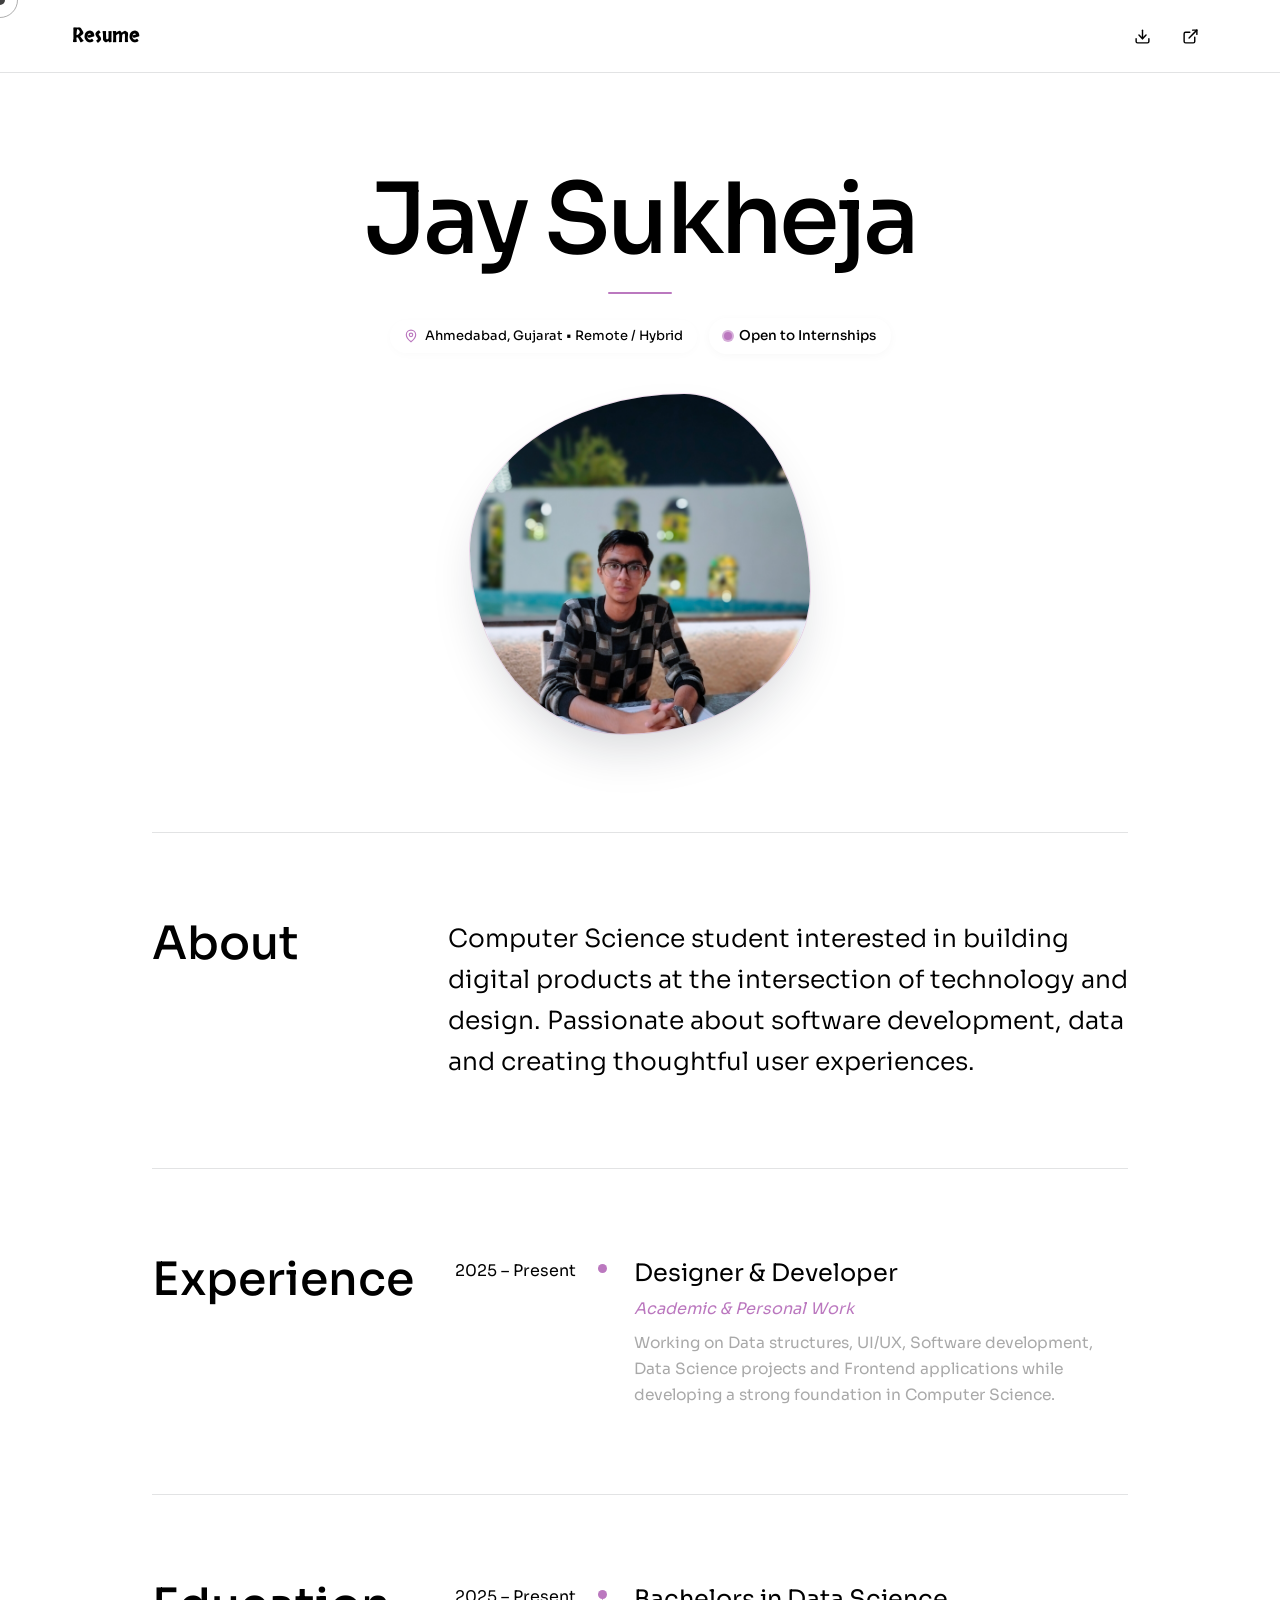
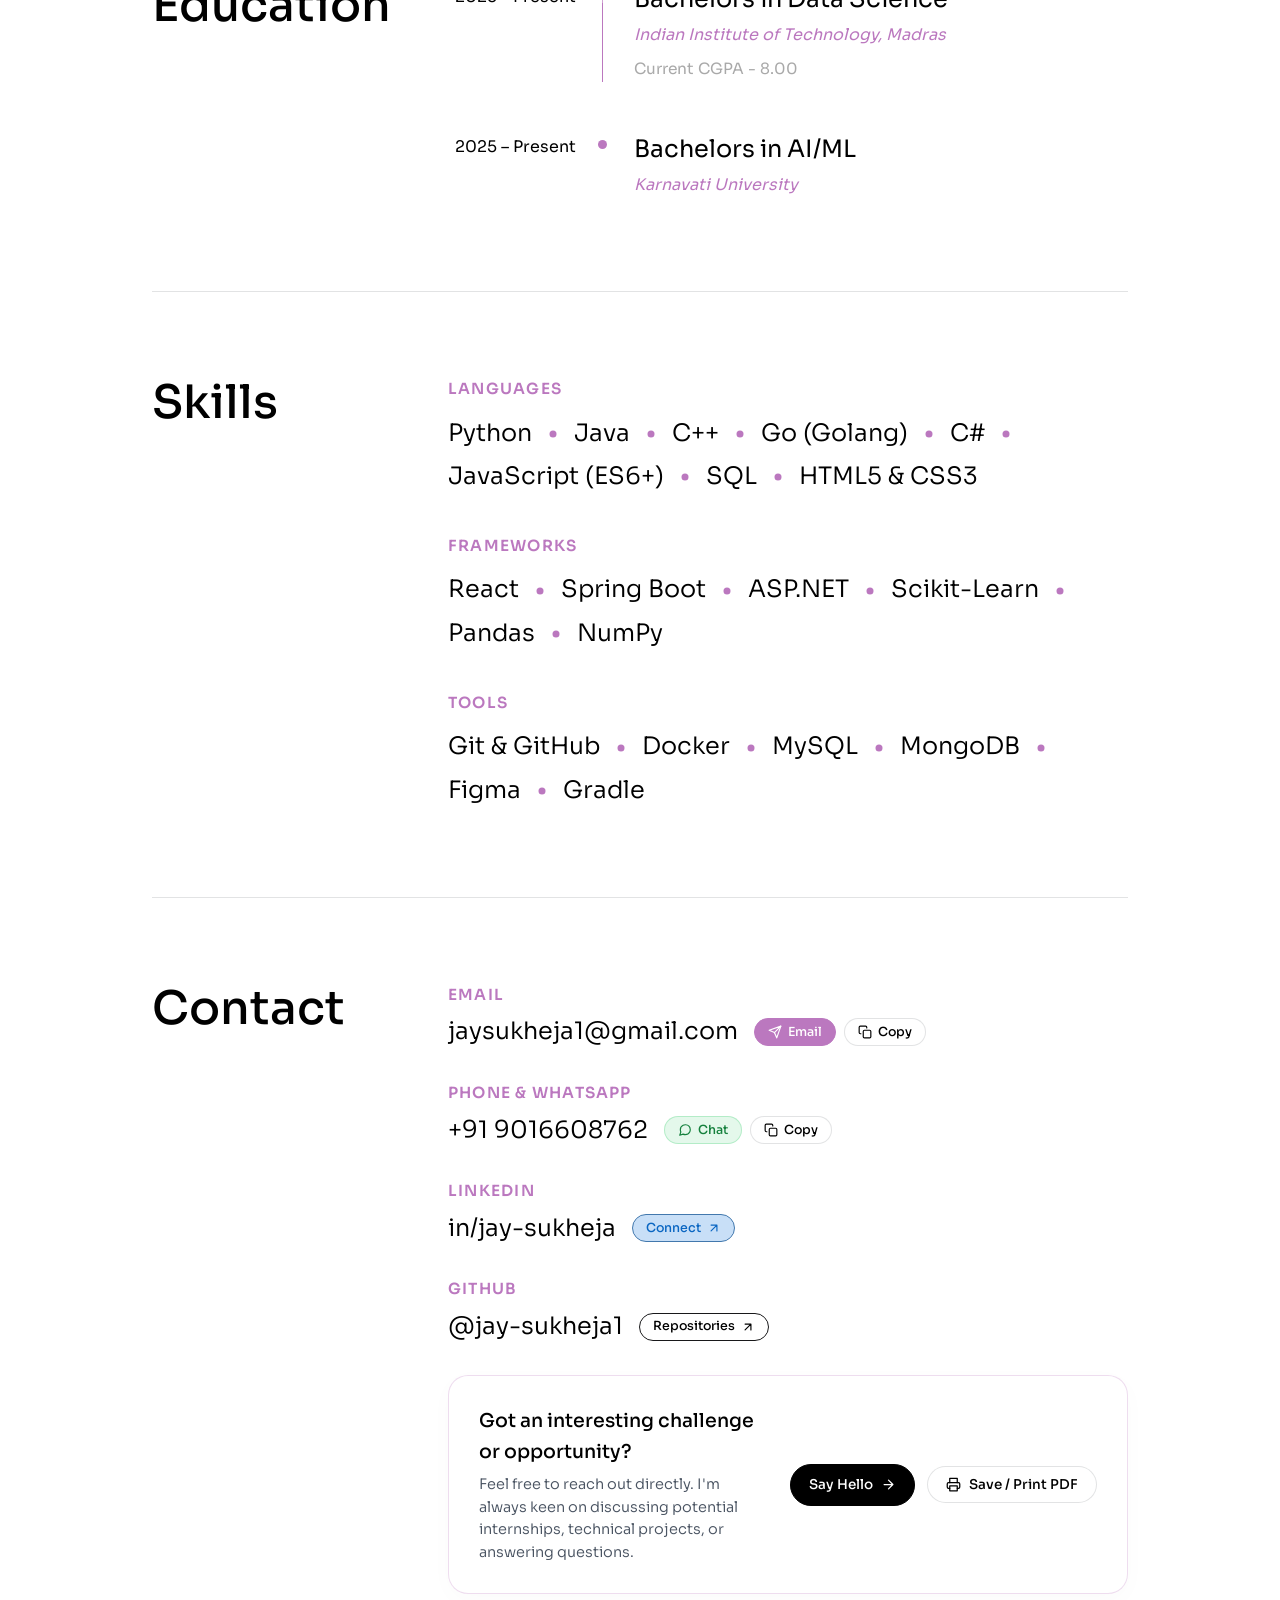
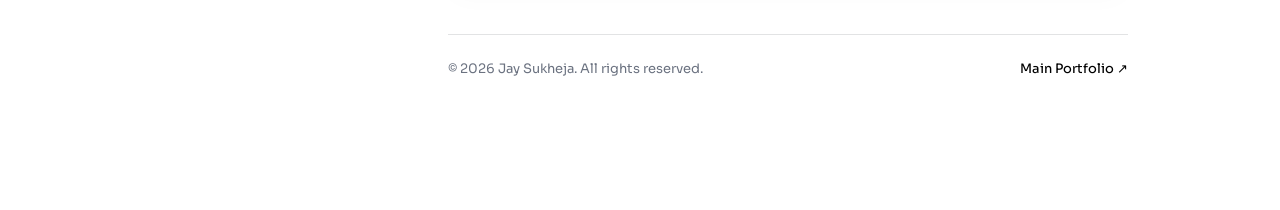
==== resume.html @ 64b22c23 "fix: cursor in resume page" ====
<!doctype html>
<html lang="en">
  <head>
    <meta charset="UTF-8" />
    <meta name="viewport" content="width=device-width, initial-scale=1.0" />
    <title>Jay's Resume</title>
    <meta
      name="description"
      content="Resume and portfolio of Jay Sukheja - Designer & Developer specializing in Software Development, Data Science, and UI/UX."
    />
    <link rel="stylesheet" href="css/resume.css" />
    <link
      rel="icon"
      href="data:image/svg+xml,<svg xmlns=%22http://www.w3.org/2000/svg%22 viewBox=%220 0 100 100%22><text y=%22.9em%22 font-size=%2290%22>🥐</text></svg>"
    />
  </head>
  <body>
    <div class="cursor" id="cursor"></div>
    <div class="cursor-follower" id="cursorFollower"></div>

    <!-- ── FIXED TOP BAR ── -->
    <header class="top-nav" id="topNav">
      <div class="top-nav-inner">
        <!-- Left: Brand Title -->
        <a href="#hero" class="nav-brand"> Resume </a>

        <!-- Right: Action Icons -->
        <nav class="nav-actions" aria-label="Quick links">
          <!-- Download CV -->
          <a
            href="javascript:window.print()"
            class="nav-icon-link"
            title="Download / Print CV"
            aria-label="Download or Print CV"
          >
            <svg
              viewBox="0 0 24 24"
              fill="none"
              stroke="currentColor"
              stroke-width="2"
              stroke-linecap="round"
              stroke-linejoin="round"
            >
              <path d="M21 15v4a2 2 0 0 1-2 2H5a2 2 0 0 1-2-2v-4"></path>
              <polyline points="7 10 12 15 17 10"></polyline>
              <line x1="12" y1="15" x2="12" y2="3"></line>
            </svg>
          </a>

          <!-- Portfolio Link -->
          <a
            href="index.html"
            class="nav-icon-link"
            title="View Main Portfolio"
            aria-label="View Main Portfolio"
          >
            <svg
              viewBox="0 0 24 24"
              fill="none"
              stroke="currentColor"
              stroke-width="2"
              stroke-linecap="round"
              stroke-linejoin="round"
            >
              <path
                d="M18 13v6a2 2 0 0 1-2 2H5a2 2 0 0 1-2-2V8a2 2 0 0 1 2-2h6"
              ></path>
              <polyline points="15 3 21 3 21 9"></polyline>
              <line x1="10" y1="14" x2="21" y2="3"></line>
            </svg>
          </a>
        </nav>
      </div>
    </header>

    <main class="page-container">
      <!-- ── HERO SECTION ── -->
      <section class="hero-section" id="hero">
        <h1 class="hero-title">Jay Sukheja</h1>
        <hr class="hero-rule" aria-hidden="true" />
        <div class="hero-badges">
          <div class="contact-lead-wrap">
            <div class="contact-status-badges">
              <span class="contact-status-badge location">
                <svg
                  viewBox="0 0 24 24"
                  width="14"
                  height="14"
                  fill="none"
                  stroke="currentColor"
                  stroke-width="2"
                  stroke-linecap="round"
                  stroke-linejoin="round"
                  aria-hidden="true"
                >
                  <path d="M20 10c0 6-8 12-8 12s-8-6-8-12a8 8 0 0 1 16 0Z" />
                  <circle cx="12" cy="10" r="3" />
                </svg>
                Ahmedabad, Gujarat &bull; Remote / Hybrid
              </span>
            </div>
          </div>
          <span class="hero-badge badge-available">
            <span class="pulse-dot" aria-hidden="true"></span>
            Open to Internships
          </span>
        </div>
        <div class="hero-portrait-wrap">
          <img
            src="resources/IMG20251024224953.webp"
            alt="Portrait of Jay Sukheja"
            class="hero-portrait-blob"
          />
        </div>
      </section>

      <!-- ── ABOUT SECTION ── -->
      <section class="portfolio-section about-section" id="about">
        <h2 class="section-title">About</h2>
        <div class="about-content">
          <p class="about-text">
            Computer Science student interested in building digital products at
            the intersection of technology and design. Passionate about software
            development, data and creating thoughtful user experiences.
          </p>
        </div>
      </section>

      <!-- ── EXPERIENCE SECTION ── -->
      <section class="portfolio-section experience-section" id="experience">
        <!-- 3 centered decorative teal dots -->

        <h2 class="section-title">Experience</h2>

        <div class="timeline-list">
          <!-- Item 1 -->
          <article class="timeline-entry">
            <div class="timeline-date-col">
              <span class="timeline-date">2025 &ndash; Present</span>
            </div>
            <div class="timeline-spine-col" aria-hidden="true">
              <div class="timeline-node"></div>
              <div class="timeline-line"></div>
            </div>
            <div class="timeline-details-col">
              <h3 class="timeline-role">Designer &amp; Developer</h3>
              <p class="timeline-org">Academic &amp; Personal Work</p>
              <p class="timeline-desc">
                Working on Data structures, UI/UX, Software development, Data
                Science projects and Frontend applications while developing a
                strong foundation in Computer Science.
              </p>
            </div>
          </article>

          <!--          &lt;!&ndash; Item 2 &ndash;&gt;-->
          <!--          <article class="timeline-entry">-->
          <!--            <div class="timeline-date-col">-->
          <!--              <span class="timeline-date">2016 &ndash; 2019</span>-->
          <!--            </div>-->
          <!--            <div class="timeline-spine-col" aria-hidden="true">-->
          <!--              <div class="timeline-node"></div>-->
          <!--              <div class="timeline-line"></div>-->
          <!--            </div>-->
          <!--            <div class="timeline-details-col">-->
          <!--              <h3 class="timeline-role">Associate Creative Director</h3>-->
          <!--              <p class="timeline-org">Mother New York</p>-->
          <!--              <p class="timeline-desc">-->
          <!--                Led creative direction for major brand campaigns including-->
          <!--                Target&rsquo;s holiday campaign and Stella Artois rebrand.-->
          <!--                Managed cross-functional teams of 15+ across design, copy, and-->
          <!--                production. Won 3 Cannes Lions and 2 D&amp;AD Pencils. Mentored-->
          <!--                junior creatives and established internal design critique-->
          <!--                program.-->
          <!--              </p>-->
          <!--            </div>-->
          <!--          </article>-->

          <!--          &lt;!&ndash; Item 3 &ndash;&gt;-->
          <!--          <article class="timeline-entry">-->
          <!--            <div class="timeline-date-col">-->
          <!--              <span class="timeline-date">2013 &ndash; 2016</span>-->
          <!--            </div>-->
          <!--            <div class="timeline-spine-col" aria-hidden="true">-->
          <!--              <div class="timeline-node"></div>-->
          <!--              <div class="timeline-line"></div>-->
          <!--            </div>-->
          <!--            <div class="timeline-details-col">-->
          <!--              <h3 class="timeline-role">Senior Designer</h3>-->
          <!--              <p class="timeline-org">Pentagram</p>-->
          <!--              <p class="timeline-desc">-->
          <!--                Collaborated with partners on brand identity projects for-->
          <!--                cultural institutions and tech companies. Key projects included-->
          <!--                identity systems for the Whitney Museum pop-up exhibition and-->
          <!--                Mastercard&rsquo;s sonic branding visual companion. Developed-->
          <!--                expertise in large-scale identity systems and brand guidelines.-->
          <!--              </p>-->
          <!--            </div>-->
          <!--          </article>-->

          <!--          &lt;!&ndash; Item 4 &ndash;&gt;-->
          <!--          <article class="timeline-entry">-->
          <!--            <div class="timeline-date-col">-->
          <!--              <span class="timeline-date">2011 &ndash; 2013</span>-->
          <!--            </div>-->
          <!--            <div class="timeline-spine-col" aria-hidden="true">-->
          <!--              <div class="timeline-node"></div>-->
          <!--              <div class="timeline-line"></div>-->
          <!--            </div>-->
          <!--            <div class="timeline-details-col">-->
          <!--              <h3 class="timeline-role">Junior Designer</h3>-->
          <!--              <p class="timeline-org">Sagmeister &amp; Walsh</p>-->
          <!--              <p class="timeline-desc">-->
          <!--                Cut my teeth in one of the world&rsquo;s most innovative design-->
          <!--                studios. Contributed to campaigns for Adobe, Levi&rsquo;s, and-->
          <!--                The New York Times. Learned the art of conceptual thinking and-->
          <!--                experimental typography. This experience shaped my belief that-->
          <!--                design should provoke emotion.-->
          <!--              </p>-->
          <!--            </div>-->
          <!--          </article>-->
        </div>
      </section>

      <!-- ── EDUCATION SECTION ── -->
      <section class="portfolio-section education-section" id="education">
        <!-- 3 centered decorative teal dots -->
        <h2 class="section-title">Education</h2>

        <div class="timeline-list">
          <!-- Item 1 -->
          <article class="timeline-entry">
            <div class="timeline-date-col">
              <span class="timeline-date">2025 &ndash; Present</span>
            </div>
            <div class="timeline-spine-col" aria-hidden="true">
              <div class="timeline-node"></div>
              <div class="timeline-line"></div>
            </div>
            <div class="timeline-details-col">
              <h3 class="timeline-role">Bachelors in Data Science</h3>
              <p class="timeline-org">Indian Institute of Technology, Madras</p>
              <p class="timeline-desc">Current CGPA - 8.00</p>
            </div>
          </article>

          <!-- Item 2 -->
          <article class="timeline-entry">
            <div class="timeline-date-col">
              <span class="timeline-date">2025 &ndash; Present</span>
            </div>
            <div class="timeline-spine-col" aria-hidden="true">
              <div class="timeline-node"></div>
              <div class="timeline-line"></div>
            </div>
            <div class="timeline-details-col">
              <h3 class="timeline-role">Bachelors in AI/ML</h3>
              <p class="timeline-org">Karnavati University</p>
              <p class="timeline-desc"></p>
            </div>
          </article>
        </div>
      </section>

      <!-- ── SKILLS SECTION ── -->
      <section class="portfolio-section skills-section" id="skills">
        <h2 class="section-title">Skills</h2>

        <div class="skills-container">
          <!-- Languages Subsection -->
          <div class="skills-group">
            <h3 class="skills-group-title">Languages</h3>
            <p class="skills-inline-list">
              <span class="skill-tag">Python</span>
              <svg
                class="skill-dot"
                width="10"
                height="10"
                viewBox="0 0 10 10"
                aria-hidden="true"
              >
                <circle cx="5" cy="5" r="3.5" fill="#bb78bf" />
              </svg>
              <span class="skill-tag">Java</span>
              <svg
                class="skill-dot"
                width="10"
                height="10"
                viewBox="0 0 10 10"
                aria-hidden="true"
              >
                <circle cx="5" cy="5" r="3.5" fill="#bb78bf" />
              </svg>
              <span class="skill-tag">C++</span>
              <svg
                class="skill-dot"
                width="10"
                height="10"
                viewBox="0 0 10 10"
                aria-hidden="true"
              >
                <circle cx="5" cy="5" r="3.5" fill="#bb78bf" />
              </svg>
              <span class="skill-tag">Go (Golang)</span>
              <svg
                class="skill-dot"
                width="10"
                height="10"
                viewBox="0 0 10 10"
                aria-hidden="true"
              >
                <circle cx="5" cy="5" r="3.5" fill="#bb78bf" />
              </svg>
              <span class="skill-tag">C#</span>
              <svg
                class="skill-dot"
                width="10"
                height="10"
                viewBox="0 0 10 10"
                aria-hidden="true"
              >
                <circle cx="5" cy="5" r="3.5" fill="#bb78bf" />
              </svg>
              <span class="skill-tag">JavaScript (ES6+)</span>
              <svg
                class="skill-dot"
                width="10"
                height="10"
                viewBox="0 0 10 10"
                aria-hidden="true"
              >
                <circle cx="5" cy="5" r="3.5" fill="#bb78bf" />
              </svg>
              <span class="skill-tag">SQL</span>
              <svg
                class="skill-dot"
                width="10"
                height="10"
                viewBox="0 0 10 10"
                aria-hidden="true"
              >
                <circle cx="5" cy="5" r="3.5" fill="#bb78bf" />
              </svg>
              <span class="skill-tag">HTML5 &amp; CSS3</span>
            </p>
          </div>

          <!-- Frameworks Subsection -->
          <div class="skills-group">
            <h3 class="skills-group-title">Frameworks</h3>
            <p class="skills-inline-list">
              <span class="skill-tag">React</span>
              <svg
                class="skill-dot"
                width="10"
                height="10"
                viewBox="0 0 10 10"
                aria-hidden="true"
              >
                <circle cx="5" cy="5" r="3.5" fill="#bb78bf" />
              </svg>
              <span class="skill-tag">Spring Boot</span>
              <svg
                class="skill-dot"
                width="10"
                height="10"
                viewBox="0 0 10 10"
                aria-hidden="true"
              >
                <circle cx="5" cy="5" r="3.5" fill="#bb78bf" />
              </svg>
              <span class="skill-tag">ASP.NET</span>
              <svg
                class="skill-dot"
                width="10"
                height="10"
                viewBox="0 0 10 10"
                aria-hidden="true"
              >
                <circle cx="5" cy="5" r="3.5" fill="#bb78bf" />
              </svg>
              <span class="skill-tag">Scikit-Learn</span>
              <svg
                class="skill-dot"
                width="10"
                height="10"
                viewBox="0 0 10 10"
                aria-hidden="true"
              >
                <circle cx="5" cy="5" r="3.5" fill="#bb78bf" />
              </svg>
              <span class="skill-tag">Pandas</span>
              <svg
                class="skill-dot"
                width="10"
                height="10"
                viewBox="0 0 10 10"
                aria-hidden="true"
              >
                <circle cx="5" cy="5" r="3.5" fill="#bb78bf" />
              </svg>
              <span class="skill-tag">NumPy</span>
            </p>
          </div>

          <!-- Tools Subsection -->
          <div class="skills-group">
            <h3 class="skills-group-title">Tools</h3>
            <p class="skills-inline-list">
              <span class="skill-tag">Git &amp; GitHub</span>
              <svg
                class="skill-dot"
                width="10"
                height="10"
                viewBox="0 0 10 10"
                aria-hidden="true"
              >
                <circle cx="5" cy="5" r="3.5" fill="#bb78bf" />
              </svg>
              <span class="skill-tag">Docker</span>
              <svg
                class="skill-dot"
                width="10"
                height="10"
                viewBox="0 0 10 10"
                aria-hidden="true"
              >
                <circle cx="5" cy="5" r="3.5" fill="#bb78bf" />
              </svg>
              <span class="skill-tag">MySQL</span>
              <svg
                class="skill-dot"
                width="10"
                height="10"
                viewBox="0 0 10 10"
                aria-hidden="true"
              >
                <circle cx="5" cy="5" r="3.5" fill="#bb78bf" />
              </svg>
              <span class="skill-tag">MongoDB</span>
              <svg
                class="skill-dot"
                width="10"
                height="10"
                viewBox="0 0 10 10"
                aria-hidden="true"
              >
                <circle cx="5" cy="5" r="3.5" fill="#bb78bf" />
              </svg>
              <span class="skill-tag">Figma</span>
              <svg
                class="skill-dot"
                width="10"
                height="10"
                viewBox="0 0 10 10"
                aria-hidden="true"
              >
                <circle cx="5" cy="5" r="3.5" fill="#bb78bf" />
              </svg>
              <span class="skill-tag">Gradle</span>
            </p>
          </div>
        </div>
      </section>

      <!-- ── CONTACT SECTION & FOOTER ── -->
      <section class="portfolio-section contact-section" id="contact">
        <h2 class="section-title">Contact</h2>

        <div class="contact-content-wrap">
          <div class="contact-list">
            <!-- Email -->
            <div class="contact-group">
              <h3 class="contact-group-title">Email</h3>
              <div class="contact-row">
                <a
                  href="mailto:jaysukheja1@gmail.com"
                  class="contact-value"
                  title="Send email to jaysukheja1@gmail.com"
                  >jaysukheja1@gmail.com</a
                >
                <div class="contact-actions">
                  <a
                    href="mailto:jaysukheja1@gmail.com?subject=Hello%20Jay%20-%20From%20Resume"
                    class="contact-action-btn primary"
                    title="Send Email"
                  >
                    <svg
                      viewBox="0 0 24 24"
                      fill="none"
                      stroke="currentColor"
                      stroke-width="2"
                      stroke-linecap="round"
                      stroke-linejoin="round"
                    >
                      <line x1="22" y1="2" x2="11" y2="13"></line>
                      <polygon points="22 2 15 22 11 13 2 9 22 2"></polygon>
                    </svg>
                    <span>Email</span>
                  </a>
                  <button
                    type="button"
                    class="contact-action-btn copy-btn"
                    data-copy="jaysukheja1@gmail.com"
                    title="Copy email address"
                    aria-label="Copy email address"
                  >
                    <svg
                      class="copy-icon"
                      viewBox="0 0 24 24"
                      fill="none"
                      stroke="currentColor"
                      stroke-width="2"
                      stroke-linecap="round"
                      stroke-linejoin="round"
                    >
                      <rect
                        x="9"
                        y="9"
                        width="13"
                        height="13"
                        rx="2"
                        ry="2"
                      ></rect>
                      <path
                        d="M5 15H4a2 2 0 0 1-2-2V4a2 2 0 0 1 2-2h9a2 2 0 0 1 2 2v1"
                      ></path>
                    </svg>
                    <span class="copy-text">Copy</span>
                  </button>
                </div>
              </div>
            </div>

            <!-- Phone & WhatsApp -->
            <div class="contact-group">
              <h3 class="contact-group-title">Phone &amp; WhatsApp</h3>
              <div class="contact-row">
                <a href="tel:+919016608762" class="contact-value"
                  >+91 9016608762</a
                >
                <div class="contact-actions">
                  <a
                    href="https://wa.me/919016608762"
                    target="_blank"
                    rel="noopener noreferrer"
                    class="contact-action-btn whatsapp"
                    title="Chat on WhatsApp"
                  >
                    <svg
                      viewBox="0 0 24 24"
                      fill="none"
                      stroke="currentColor"
                      stroke-width="2"
                      stroke-linecap="round"
                      stroke-linejoin="round"
                    >
                      <path
                        d="M21 11.5a8.38 8.38 0 0 1-.9 3.8 8.5 8.5 0 0 1-7.6 4.7 8.38 8.38 0 0 1-3.8-.9L3 21l1.9-5.7a8.38 8.38 0 0 1-.9-3.8 8.5 8.5 0 0 1 4.7-7.6 8.38 8.38 0 0 1 3.8-.9h.5a8.48 8.48 0 0 1 8 8v.5z"
                      />
                    </svg>
                    <span>Chat</span>
                  </a>
                  <button
                    type="button"
                    class="contact-action-btn copy-btn"
                    data-copy="+919016608762"
                    title="Copy phone number"
                    aria-label="Copy phone number"
                  >
                    <svg
                      class="copy-icon"
                      viewBox="0 0 24 24"
                      fill="none"
                      stroke="currentColor"
                      stroke-width="2"
                      stroke-linecap="round"
                      stroke-linejoin="round"
                    >
                      <rect
                        x="9"
                        y="9"
                        width="13"
                        height="13"
                        rx="2"
                        ry="2"
                      ></rect>
                      <path
                        d="M5 15H4a2 2 0 0 1-2-2V4a2 2 0 0 1 2-2h9a2 2 0 0 1 2 2v1"
                      ></path>
                    </svg>
                    <span class="copy-text">Copy</span>
                  </button>
                </div>
              </div>
            </div>

            <!-- LinkedIn -->
            <div class="contact-group">
              <h3 class="contact-group-title">LinkedIn</h3>
              <div class="contact-row">
                <a
                  href="https://www.linkedin.com/in/jay-sukheja"
                  target="_blank"
                  rel="noopener noreferrer"
                  class="contact-value"
                  >in/jay-sukheja</a
                >
                <div class="contact-actions">
                  <a
                    href="https://www.linkedin.com/in/jay-sukheja"
                    target="_blank"
                    rel="noopener noreferrer"
                    class="contact-action-btn linkedin"
                  >
                    <span id="linkedin-connect">Connect</span>
                    <svg
                      viewBox="0 0 24 24"
                      width="14"
                      height="14"
                      fill="none"
                      stroke="currentColor"
                      stroke-width="2"
                      stroke-linecap="round"
                      stroke-linejoin="round"
                    >
                      <path d="M7 17L17 7M7 7h10v10" />
                    </svg>
                  </a>
                </div>
              </div>
            </div>

            <!-- GitHub -->
            <div class="contact-group">
              <h3 class="contact-group-title">GitHub</h3>
              <div class="contact-row">
                <a
                  href="https://github.com/jay-sukheja1"
                  target="_blank"
                  rel="noopener noreferrer"
                  class="contact-value"
                  >@jay-sukheja1</a
                >
                <div class="contact-actions">
                  <a
                    href="https://github.com/jay-sukheja1"
                    target="_blank"
                    rel="noopener noreferrer"
                    class="contact-action-btn github"
                  >
                    <span>Repositories</span>
                    <svg
                      viewBox="0 0 24 24"
                      width="14"
                      height="14"
                      fill="none"
                      stroke="currentColor"
                      stroke-width="2"
                      stroke-linecap="round"
                      stroke-linejoin="round"
                    >
                      <path d="M7 17L17 7M7 7h10v10" />
                    </svg>
                  </a>
                </div>
              </div>
            </div>
          </div>

          <!-- Quick Action / CTA Callout -->
          <div class="contact-cta-box">
            <div class="contact-cta-content">
              <h3 class="contact-cta-title">
                Got an interesting challenge or opportunity?
              </h3>
              <p class="contact-cta-desc">
                Feel free to reach out directly. I'm always keen on discussing
                potential internships, technical projects, or answering
                questions.
              </p>
            </div>
            <div class="contact-cta-actions">
              <a
                href="mailto:jaysukheja1@gmail.com?subject=Hello%20Jay%20-%20From%20Resume"
                class="cta-pill-btn primary"
              >
                <span>Say Hello</span>
                <svg
                  viewBox="0 0 24 24"
                  width="15"
                  height="15"
                  fill="none"
                  stroke="currentColor"
                  stroke-width="2"
                  stroke-linecap="round"
                  stroke-linejoin="round"
                >
                  <path d="M5 12h14M12 5l7 7-7 7" />
                </svg>
              </a>
              <button
                type="button"
                onclick="window.print()"
                class="cta-pill-btn secondary"
                title="Print or Save PDF"
              >
                <svg
                  viewBox="0 0 24 24"
                  width="15"
                  height="15"
                  fill="none"
                  stroke="currentColor"
                  stroke-width="2"
                  stroke-linecap="round"
                  stroke-linejoin="round"
                >
                  <polyline points="6 9 6 2 18 2 18 9"></polyline>
                  <path
                    d="M6 18H4a2 2 0 0 1-2-2v-5a2 2 0 0 1 2-2h16a2 2 0 0 1 2 2v5a2 2 0 0 1-2 2h-2"
                  ></path>
                  <rect x="6" y="14" width="12" height="8"></rect>
                </svg>
                <span>Save / Print PDF</span>
              </button>
            </div>
          </div>

          <!-- Resume Footer -->
          <footer class="resume-footer">
            <div class="resume-footer-left">
              <span class="resume-footer-copy">
                &copy; <span id="footerYear">2026</span> Jay Sukheja. All rights
                reserved.
              </span>
            </div>
            <div class="resume-footer-right">
              <a target="_blank" href="index.html" class="resume-footer-link"
                >Main Portfolio &nearr;</a
              >
            </div>
          </footer>
        </div>
      </section>
    </main>

    <!-- ── SCROLL OBSERVER & INTERACTION SCRIPTS ── -->
    <script>
      // Smooth dynamic reveal for header avatar once hero scrolls past
      const heroSection = document.getElementById("hero");
      const navAvatar = document.getElementById("navAvatar");
      const footerYear = document.getElementById("footerYear");

      if (footerYear) {
        footerYear.textContent = new Date().getFullYear();
      }

      if (heroSection && navAvatar) {
        const observer = new IntersectionObserver(
          (entries) => {
            entries.forEach((entry) => {
              if (entry.isIntersecting) {
                navAvatar.classList.remove("visible");
              } else {
                navAvatar.classList.add("visible");
              }
            });
          },
          {
            threshold: 0.15,
          },
        );

        observer.observe(heroSection);
      }

      // Copy-to-clipboard functionality with instant tactile feedback
      document.querySelectorAll(".copy-btn").forEach((button) => {
        button.addEventListener("click", async () => {
          const textToCopy = button.getAttribute("data-copy");
          if (!textToCopy) return;

          try {
            await navigator.clipboard.writeText(textToCopy);
            const copyTextSpan = button.querySelector(".copy-text");
            const originalText =
              copyTextSpan ? copyTextSpan.textContent : "Copy";
            button.classList.add("copied");
            if (copyTextSpan) copyTextSpan.textContent = "Copied! ✓";

            setTimeout(() => {
              button.classList.remove("copied");
              if (copyTextSpan) copyTextSpan.textContent = originalText;
            }, 2000);
          } catch (err) {
            console.error("Clipboard copy failed:", err);
          }
        });
      });

      const cursor = document.getElementById("cursor");
      const follower = document.getElementById("cursorFollower");
      let mx = 0,
        my = 0,
        fx = 0,
        fy = 0;
      document.addEventListener("mousemove", (e) => {
        mx = e.clientX;
        my = e.clientY;
        cursor.style.left = mx + "px";
        cursor.style.top = my + "px";
      });
      (function loop() {
        fx += (mx - fx) * 0.13;
        fy += (my - fy) * 0.13;
        follower.style.left = fx + "px";
        follower.style.top = fy + "px";
        requestAnimationFrame(loop);
      })();
    </script>
  </body>
</html>
---- css/resume.css ----
/* ── JAY SUKHEJA • RESUME STYLES ── */
@import url("https://fonts.googleapis.com/css2?family=Sora:wght@100..800&display=swap");
@import url("https://fonts.googleapis.com/css2?family=Skranji&display=swap");

:root {
  --bg-sage: rgba(255, 255, 255, 0.322);
  --bg-sage-glass: rgba(255, 255, 255, 0.332);
  --text-dark: black;
  --text-muted: darkgrey;
  --accent-teal: #bb78bf;
  --accent-teal-soft: rgba(181, 131, 174, 0.15);
  --accent-teal-border: #bb78bf;
  --border-subtle: rgba(17, 24, 39, 0.12);
  --font-main: "Sora", "Inter", -apple-system, BlinkMacSystemFont, sans-serif;
  --font-accent: "Skranji", serif;
}

*,
*::before,
*::after {
  box-sizing: border-box;
  margin: 0;
  padding: 0;
}

html {
  scroll-behavior: smooth;
  background-color: var(--bg-sage);
}

body {
  font-family: var(--font-main);
  background-color: var(--bg-sage-glass);
  color: var(--text-dark);
  line-height: 1.6;
  -webkit-font-smoothing: antialiased;
  -moz-osx-font-smoothing: grayscale;
  overflow-x: hidden;
  cursor: none;
}

body::selection {
  color: var(--accent-teal);
  background: white;
}

/* ── Cursor ── */
.cursor {
  width: 10px;
  height: 10px;
  background: white;
  border-radius: 50%;
  position: fixed;
  top: 0;
  left: 0;
  pointer-events: none;
  z-index: 9999;
  transform: translate(-50%, -50%);
  transition:
    width 0.2s,
    height 0.2s;
  mix-blend-mode: difference;
}

.cursor-follower {
  width: 36px;
  height: 36px;
  border: 1.5px solid rgba(255, 255, 255, 0.4);
  border-radius: 50%;
  position: fixed;
  top: 0;
  left: 0;
  pointer-events: none;
  z-index: 9998;
  transform: translate(-50%, -50%);
  transition:
    width 0.3s,
    height 0.3s,
    left 0.12s ease,
    top 0.12s ease;
  mix-blend-mode: difference;
}

@media (hover: none) {
  .cursor,
  .cursor-follower {
    display: none !important;
  }

  body {
    cursor: auto !important;
  }
}

/* ── STICKY TOP BAR ── */
.top-nav {
  position: fixed;
  top: 0;
  left: 0;
  right: 0;
  z-index: 1000;
  background: var(--bg-sage-glass);
  backdrop-filter: blur(14px);
  -webkit-backdrop-filter: blur(14px);
  border-bottom: 1px solid var(--border-subtle);
  transition: all 0.3s ease;
}

.top-nav-inner {
  max-width: 1200px;
  margin: 0 auto;
  padding: 18px 32px;
  display: flex;
  align-items: center;
  justify-content: space-between;
  gap: 20px;
}

.nav-brand {
  font-family: var(--font-accent);
  font-weight: 500;
  font-size: 20px;
  color: var(--white);
  /* text-decoration: none; */
  color: var(--text-dark);
  text-decoration: none;
  white-space: nowrap;
  transition: color 0.2s ease;
}

.nav-brand:hover {
  color: var(--accent-teal);
}

.nav-center-avatar {
  display: flex;
  align-items: center;
  justify-content: center;
  opacity: 0;
  transform: scale(0.75);
  pointer-events: none;
  transition:
    opacity 0.35s cubic-bezier(0.16, 1, 0.3, 1),
    transform 0.35s cubic-bezier(0.16, 1, 0.3, 1);
  text-decoration: none;
}

.nav-center-avatar.visible {
  opacity: 1;
  transform: scale(1);
  pointer-events: auto;
}

.nav-avatar-img {
  width: 34px;
  height: 34px;
  border-radius: 50%;
  object-fit: cover;
  border: 1.5px solid var(--accent-teal);
  box-shadow: 0 2px 8px var(--accent-teal);
  transition: transform 0.2s ease;
}

.nav-center-avatar:hover .nav-avatar-img {
  transform: scale(1.08);
}

.nav-actions {
  display: flex;
  align-items: center;
  gap: 12px;
}

.nav-icon-link {
  display: inline-flex;
  align-items: center;
  justify-content: center;
  width: 36px;
  height: 36px;
  border-radius: 50%;
  color: var(--text-dark);
  text-decoration: none;
  /* border: 1px solid rgba(17, 24, 39, 0.12); */
  background: rgba(255, 255, 255, 0.25);
  transition: all 0.22s ease;
}

.nav-icon-link svg {
  width: 17px;
  height: 17px;
  transition: transform 0.2s ease;
}

.nav-icon-link:hover {
  background: var(--bg-sage);
  color: var(--accent-teal);
  /* border-color: var(--text-dark); */
  /* transform: translateY(-1px); */
}

.nav-icon-link:hover svg {
  transform: scale(1.05);
}

/* ── LAYOUT CONTAINER ── */
.page-container {
  max-width: 1040px;
  margin: 0 auto;
  padding: 130px 32px 80px;
}

/* ── DECORATIVE ACCENTS ── */
.dots-three {
  display: flex;
  align-items: center;
  justify-content: center;
  gap: 10px;
  margin-bottom: 20px;
}

.dot-unit {
  width: 7px;
  height: 7px;
  border-radius: 50%;
  background-color: var(--accent-teal);
  display: inline-block;
}

.dots-arc {
  display: flex;
  align-items: center;
  justify-content: center;
  margin-bottom: 20px;
}

.dots-arc svg {
  display: block;
}

/* ── HERO SECTION ── */
.hero-section {
  text-align: center;
  padding: 40px 0 90px;
}

.hero-title {
  font-size: clamp(52px, 8.5vw, 98px);
  font-weight: 500;
  line-height: 1.02;
  letter-spacing: -0.04em;
  margin-bottom: 22px;
}

.hero-rule {
  width: 64px;
  height: 2.5px;
  background-color: var(--accent-teal);
  border: none;
  margin: 0 auto 24px;
  border-radius: 2px;
}

.hero-badges {
  display: flex;
  align-items: center;
  justify-content: center;
  gap: 12px;
  flex-wrap: wrap;
  margin-bottom: 40px;
}

.hero-badge {
  display: inline-flex;
  align-items: center;
  gap: 7px;
  padding: 6px 14px;
  border-radius: 999px;
  font-size: 13.5px;
  font-weight: 500;
  color: var(--text-dark);
  /* background: rgba(255, 255, 255, 0.65); */
  /* border: 1px solid var(--border-subtle); */
  backdrop-filter: blur(10px);
  -webkit-backdrop-filter: blur(10px);
  box-shadow: 0 2px 10px rgba(0, 0, 0, 0.03);
  transition: all 0.25s ease;
}

.hero-badge:hover {
  border-color: var(--accent-teal);
}

.hero-badge svg {
  color: var(--accent-teal);
  flex-shrink: 0;
}

.badge-available {
  border: 1px solid var(--bg-sage);
  transition: all 0.3s ease;
}

.badge-available:hover {
  /* color: var(--accent-teal); */
  cursor: pointer;
  border: 1px solid var(--accent-teal);
}

.pulse-dot {
  width: 8px;
  height: 8px;
  border-radius: 50%;
  background-color: var(--accent-teal);
  position: relative;
  display: inline-block;
  flex-shrink: 0;
}

.pulse-dot::after {
  content: "";
  position: absolute;
  top: -2px;
  left: -2px;
  right: -2px;
  bottom: -2px;
  border-radius: 50%;
  background-color: var(--accent-teal);
  opacity: 0.6;
  animation: pulseGlow 2s cubic-bezier(0.4, 0, 0.6, 1) infinite;
}

@keyframes pulseGlow {
  0%,
  100% {
    transform: scale(1);
    opacity: 0.7;
  }
  50% {
    transform: scale(1.8);
    opacity: 0;
  }
}

.hero-portrait-wrap {
  display: inline-block;
  position: relative;
  margin: 0 auto;
}

.hero-portrait-blob {
  width: clamp(260px, 32vw, 340px);
  height: clamp(260px, 32vw, 340px);
  object-fit: cover;
  object-position: 50% 25%;
  border-radius: 63% 37% 55% 45% / 46% 58% 42% 54%;
  box-shadow:
    0 24px 50px -12px rgba(17, 24, 39, 0.18),
    0 0 0 1px rgba(199, 97, 190, 0.2);
  transition:
    border-radius 0.6s ease,
    transform 0.4s ease,
    box-shadow 0.4s ease;
  display: block;
}

.hero-portrait-wrap:hover .hero-portrait-blob {
  border-radius: 54% 46% 62% 38% / 58% 44% 56% 42%;
  transform: translateY(-4px) scale(1.01);
  box-shadow: 0 30px 60px -14px rgba(17, 24, 39, 0.22);
}

/* ── SECTION COMMON (HEADING LEFT, DESCRIPTION RIGHT) ── */
.portfolio-section {
  padding: 85px 0;
  border-top: 1px solid var(--border-subtle);
  display: grid;
  grid-template-columns: 240px 1fr;
  column-gap: 56px;
  row-gap: 32px;
  align-items: start;
}

.section-title {
  font-weight: 500;
  font-size: clamp(32px, 3.6vw, 46px);
  line-height: 1.1;
  text-align: left;
  margin-bottom: 0;
  position: sticky;
  top: 96px;
  align-self: start;
}

/* ── ABOUT SECTION ── */
.about-content {
  max-width: 100%;
  margin: 0;
  text-align: left;
}

.about-text {
  font-weight: 350;
  font-size: clamp(19px, 2.2vw, 25px);
  line-height: 1.65;
}

/* ── TIMELINE (EXPERIENCE & EDUCATION) ── */
.timeline-list {
  display: flex;
  flex-direction: column;
  position: relative;
  max-width: 100%;
  margin: 0;
  width: 100%;
}

.timeline-entry {
  display: grid;
  grid-template-columns: 140px 28px 1fr;
  align-items: stretch;
  position: relative;
}

.timeline-entry:not(:last-child) {
  padding-bottom: 48px;
}

/* Date column (Left) */
.timeline-date-col {
  text-align: right;
  padding-top: 4px;
  padding-right: 12px;
}

.timeline-date {
  font-size: 16px;
  font-weight: 400;
  color: var(--text-dark);
}

/* Center spine & node */
.timeline-spine-col {
  position: relative;
  display: flex;
  flex-direction: column;
  align-items: center;
}

.timeline-node {
  width: 9px;
  height: 9px;
  border-radius: 50%;
  background-color: var(--accent-teal);
  margin-top: 10px;
  z-index: 2;
  box-shadow: 0 0 0 4px var(--bg-sage);
}

.timeline-line {
  position: absolute;
  top: 16px;
  bottom: 0;
  width: 1px;
  background-color: var(--accent-teal-border);
  z-index: 1;
}

.timeline-entry:last-child .timeline-line {
  display: none;
}

/* Details column (Right) */
.timeline-details-col {
  padding-left: 18px;
}

.timeline-role {
  font-size: 24px;
  font-weight: 400;
  color: var(--text-dark);
  margin-bottom: 4px;
}

.timeline-org {
  font-size: 16px;
  font-weight: 400;
  font-style: italic;
  color: var(--accent-teal);
  margin-bottom: 8px;
}

.timeline-desc {
  font-size: 15.5px;
  line-height: 1.7;
  color: var(--text-muted);
  max-width: 100%;
}

/* ── SKILLS SECTION ── */
.skills-container {
  display: flex;
  flex-direction: column;
  gap: 36px;
  max-width: 100%;
  margin: 0;
  text-align: left;
}

.skills-group {
  display: flex;
  flex-direction: column;
  gap: 8px;
}

.skills-group-title {
  font-size: clamp(14px, 1.2vw, 16px);
  font-weight: 600;
  letter-spacing: 0.08em;
  text-transform: uppercase;
  color: var(--accent-teal);
  margin-bottom: 2px;
}

.skills-inline-list {
  font-weight: 350;
  font-size: clamp(18px, 2.1vw, 24px);
  line-height: 1.8;
  color: var(--text-dark);
  text-align: left;
}

.skills-inline-list .skill-tag {
  display: inline;
  transition: color 0.2s ease;
  cursor: default;
}

.skills-inline-list .skill-tag:hover {
  color: var(--accent-teal);
}

.skills-inline-list .skill-dot {
  color: var(--accent-teal);
  margin: 0 10px;
  display: inline-block;
  vertical-align: middle;
}

/* ── CONTACT SECTION & FOOTER ── */
.contact-section {
  padding-top: 85px;
  padding-bottom: 50px;
}

.contact-content-wrap {
  display: flex;
  flex-direction: column;
  gap: 32px;
  width: 100%;
}

.contact-lead-wrap {
  display: flex;
  flex-direction: column;
  gap: 16px;
}

.contact-lead-text {
  font-weight: 350;
  font-size: clamp(18px, 2vw, 22px);
  line-height: 1.6;
  color: var(--text-dark);
}

.contact-status-badges {
  display: flex;
  align-items: center;
  gap: 10px;
  flex-wrap: wrap;
}

.contact-status-badge {
  display: inline-flex;
  align-items: center;
  gap: 7px;
  padding: 6px 14px;
  border-radius: 999px;
  font-size: 13px;
  font-weight: 450;
  color: var(--text-dark);
  background: transparent;
  /* border: 1px solid var(--border-subtle); */
  backdrop-filter: blur(10px);
  -webkit-backdrop-filter: blur(10px);
  box-shadow: 0 2px 8px rgba(0, 0, 0, 0.02);
  transition: all 0.25s ease;
}

.contact-status-badge.available {
  color: #166534;
  background: rgba(240, 253, 244, 0.85);
  border-color: rgba(34, 197, 94, 0.35);
}

.contact-status-badge svg {
  color: var(--accent-teal);
  flex-shrink: 0;
}

/* Contact List & Entries */
.contact-list {
  display: flex;
  flex-direction: column;
  gap: 32px;
  width: 100%;
}

.contact-group {
  display: flex;
  flex-direction: column;
  gap: 6px;
}

.contact-group-title {
  font-size: clamp(14px, 1.2vw, 16px);
  font-weight: 600;
  letter-spacing: 0.08em;
  text-transform: uppercase;
  color: var(--accent-teal);
  margin-bottom: 2px;
}

.contact-row {
  display: flex;
  align-items: center;
  flex-wrap: wrap;
  gap: 16px;
  row-gap: 8px;
}

.contact-value,
.contact-card-value {
  font-size: clamp(18px, 1.9vw, 24px);
  font-weight: 350;
  line-height: 1.4;
  color: var(--text-dark);
  text-decoration: none;
  word-break: break-word;
  transition: color 0.2s ease;
}

.contact-value:hover,
.contact-card-value:hover {
  color: var(--accent-teal);
}

.contact-actions,
.contact-card-actions {
  display: inline-flex;
  align-items: center;
  gap: 8px;
  flex-wrap: wrap;
}

.contact-action-btn {
  display: inline-flex;
  align-items: center;
  justify-content: center;
  gap: 6px;
  padding: 6px 13px;
  font-family: var(--font-main);
  font-size: 12.5px;
  font-weight: 500;
  line-height: 1;
  border-radius: 999px;
  text-decoration: none;
  background: rgba(255, 255, 255, 0.7);
  border: 1px solid var(--border-subtle);
  color: var(--text-dark);
  cursor: pointer;
  transition: all 0.22s ease;
  vertical-align: middle;
}

button.contact-action-btn {
  font-family: var(--font-main);
  outline: none;
}

.contact-action-btn:hover {
  background: var(--text-dark);
  border-color: var(--text-dark);
  color: #fff;
}

.contact-action-btn svg {
  width: 14px;
  height: 14px;
  display: block;
  flex-shrink: 0;
}

.contact-action-btn.primary {
  background: var(--accent-teal);
  border-color: var(--accent-teal);
  color: #fff;
}

.contact-action-btn.primary:hover {
  background: #a65ea9;
  border-color: #a65ea9;
  /* transform: translateY(-1px); */
}

.contact-action-btn.whatsapp {
  background: rgba(34, 197, 94, 0.12);
  border-color: rgba(34, 197, 94, 0.25);
  color: #15803d;
}

.contact-action-btn.whatsapp:hover {
  background: #16a34a;
  border-color: #16a34a;
  color: #fff;
  /* transform: translateY(-1px); */
}

.contact-action-btn.copy-btn.copied {
  background: #000000;
  border-color: #000000;
  color: #fff;
}

.contact-action-btn.linkedin {
  background: #c8dff7;
  border-color: #4278ad;
  color: #0A66C2;
}

.contact-action-btn.linkedin:hover {
  background: #0A66C2;
  border-color: #0A66C2;
  color: #fff;
  /* transform: translateY(-1px); */
}

.contact-action-btn.github {
  background: #ffffff;
  border-color: #18181a;
  color: black;
}

.contact-action-btn.github:hover {
  background: #000000;
  border-color: #060607;
  color: #fff;
  /* transform: translateY(-1px); */
}

/* Callout Banner */
.contact-cta-box {
  background: rgba(255, 255, 255, 0.45);
  border: 1px solid rgba(187, 120, 191, 0.25);
  border-radius: 20px;
  padding: 30px;
  display: flex;
  align-items: center;
  justify-content: space-between;
  gap: 24px;
  backdrop-filter: blur(14px);
  -webkit-backdrop-filter: blur(14px);
  box-shadow: 0 6px 24px rgba(0, 0, 0, 0.02);
  transition: all 0.3s ease;
}

.contact-cta-box:hover {
  background: rgba(255, 255, 255, 0.6);
  border-color: rgba(187, 120, 191, 0.45);
}

.contact-cta-content {
  max-width: 520px;
}

.contact-cta-title {
  font-size: 19px;
  font-weight: 500;
  color: var(--text-dark);
  margin-bottom: 6px;
}

.contact-cta-desc {
  font-size: 14.5px;
  font-weight: 350;
  color: #4b5563;
  line-height: 1.55;
}

.contact-cta-actions {
  display: flex;
  align-items: center;
  gap: 12px;
  flex-shrink: 0;
}

.cta-pill-btn {
  display: inline-flex;
  align-items: center;
  gap: 8px;
  padding: 9px 18px;
  border-radius: 999px;
  font-family: var(--font-main);
  font-size: 13.5px;
  font-weight: 500;
  text-decoration: none;
  cursor: pointer;
  transition: all 0.5s cubic-bezier(0.16, 1, 0.3, 1);
}

.cta-pill-btn.primary {
  background: var(--text-dark);
  color: #fff;
  border: 1px solid var(--text-dark);
}

.cta-pill-btn.primary:hover {
  background: var(--accent-teal);
  border-color: var(--accent-teal);
  /* transform: translateY(-2px); */
  /* box-shadow: 0 6px 18px rgba(187, 120, 191, 0.35); */
}

.cta-pill-btn.secondary {
  background: rgba(255, 255, 255, 0.6);
  color: var(--text-dark);
  border: 1px solid var(--border-subtle);
}

.cta-pill-btn.secondary:hover {
  background: #fff;
  border-color: var(--accent-teal);
  color: var(--accent-teal);
  /* transform: translateY(-2px); */
}

/* Resume Footer */
.resume-footer {
  border-top: 1px solid var(--border-subtle);
  padding-top: 24px;
  margin-top: 8px;
  display: flex;
  align-items: center;
  justify-content: space-between;
  gap: 16px;
  flex-wrap: wrap;
  font-size: 13px;
  color: #6b7280;
}

.resume-footer-right {
  display: flex;
  align-items: center;
  gap: 12px;
}

.resume-footer-link {
  color: var(--text-dark);
  text-decoration: none;
  font-weight: 450;
  transition: color 0.2s ease;
}

.resume-footer-link:hover {
  color: var(--accent-teal);
}

.resume-footer-sep {
  color: var(--border-subtle);
}

/* ── RESPONSIVE STYLES ── */
@media (max-width: 820px) {
  .top-nav-inner {
    padding: 14px 20px;
  }

  .nav-brand {
    font-size: 16px;
    max-width: 220px;
    overflow: hidden;
    text-overflow: ellipsis;
  }

  .page-container {
    padding: 110px 20px 60px;
  }

  .portfolio-section {
    grid-template-columns: 1fr;
    gap: 24px;
    padding: 60px 0;
  }

  .section-title {
    position: static;
    font-size: clamp(30px, 5.5vw, 40px);
    margin-bottom: 6px;
  }

  .timeline-entry {
    grid-template-columns: 1fr;
    gap: 8px;
  }

  .timeline-date-col {
    text-align: left;
    padding-right: 0;
  }

  .timeline-spine-col {
    display: none;
  }

  .timeline-details-col {
    padding-left: 0;
  }

  .timeline-entry:not(:last-child) {
    padding-bottom: 36px;
    border-bottom: 1px dashed var(--border-subtle);
    margin-bottom: 36px;
  }

  .contact-cta-box {
    flex-direction: column;
    align-items: flex-start;
    gap: 20px;
    padding: 24px;
  }

  .contact-cta-actions {
    width: 100%;
    flex-wrap: wrap;
  }

  .resume-footer {
    flex-direction: column;
    align-items: flex-start;
    gap: 14px;
  }
}

@media (max-width: 520px) {
  .contact-row {
    flex-direction: column;
    align-items: flex-start;
    gap: 10px;
  }

  .contact-actions,
  .contact-card-actions {
    width: 100%;
  }

  .contact-actions .contact-action-btn,
  .contact-card-actions .contact-action-btn {
    flex: 1;
    justify-content: center;
  }

  .contact-cta-actions {
    flex-direction: column;
    width: 100%;
  }

  .cta-pill-btn {
    width: 100%;
    justify-content: center;
  }
}

/* ── PRINT MEDIA QUERY ── */
@media print {
  .top-nav,
  .contact-actions,
  .contact-card-actions,
  .contact-cta-box,
  .resume-footer-right {
    display: none !important;
  }

  .page-container {
    padding: 20px 0 !important;
    max-width: 100% !important;
  }

  .portfolio-section {
    page-break-inside: avoid;
    padding: 30px 0 !important;
  }

  .contact-card-item {
    box-shadow: none !important;
    border: 1px solid #ddd !important;
    background: #fff !important;
  }
}
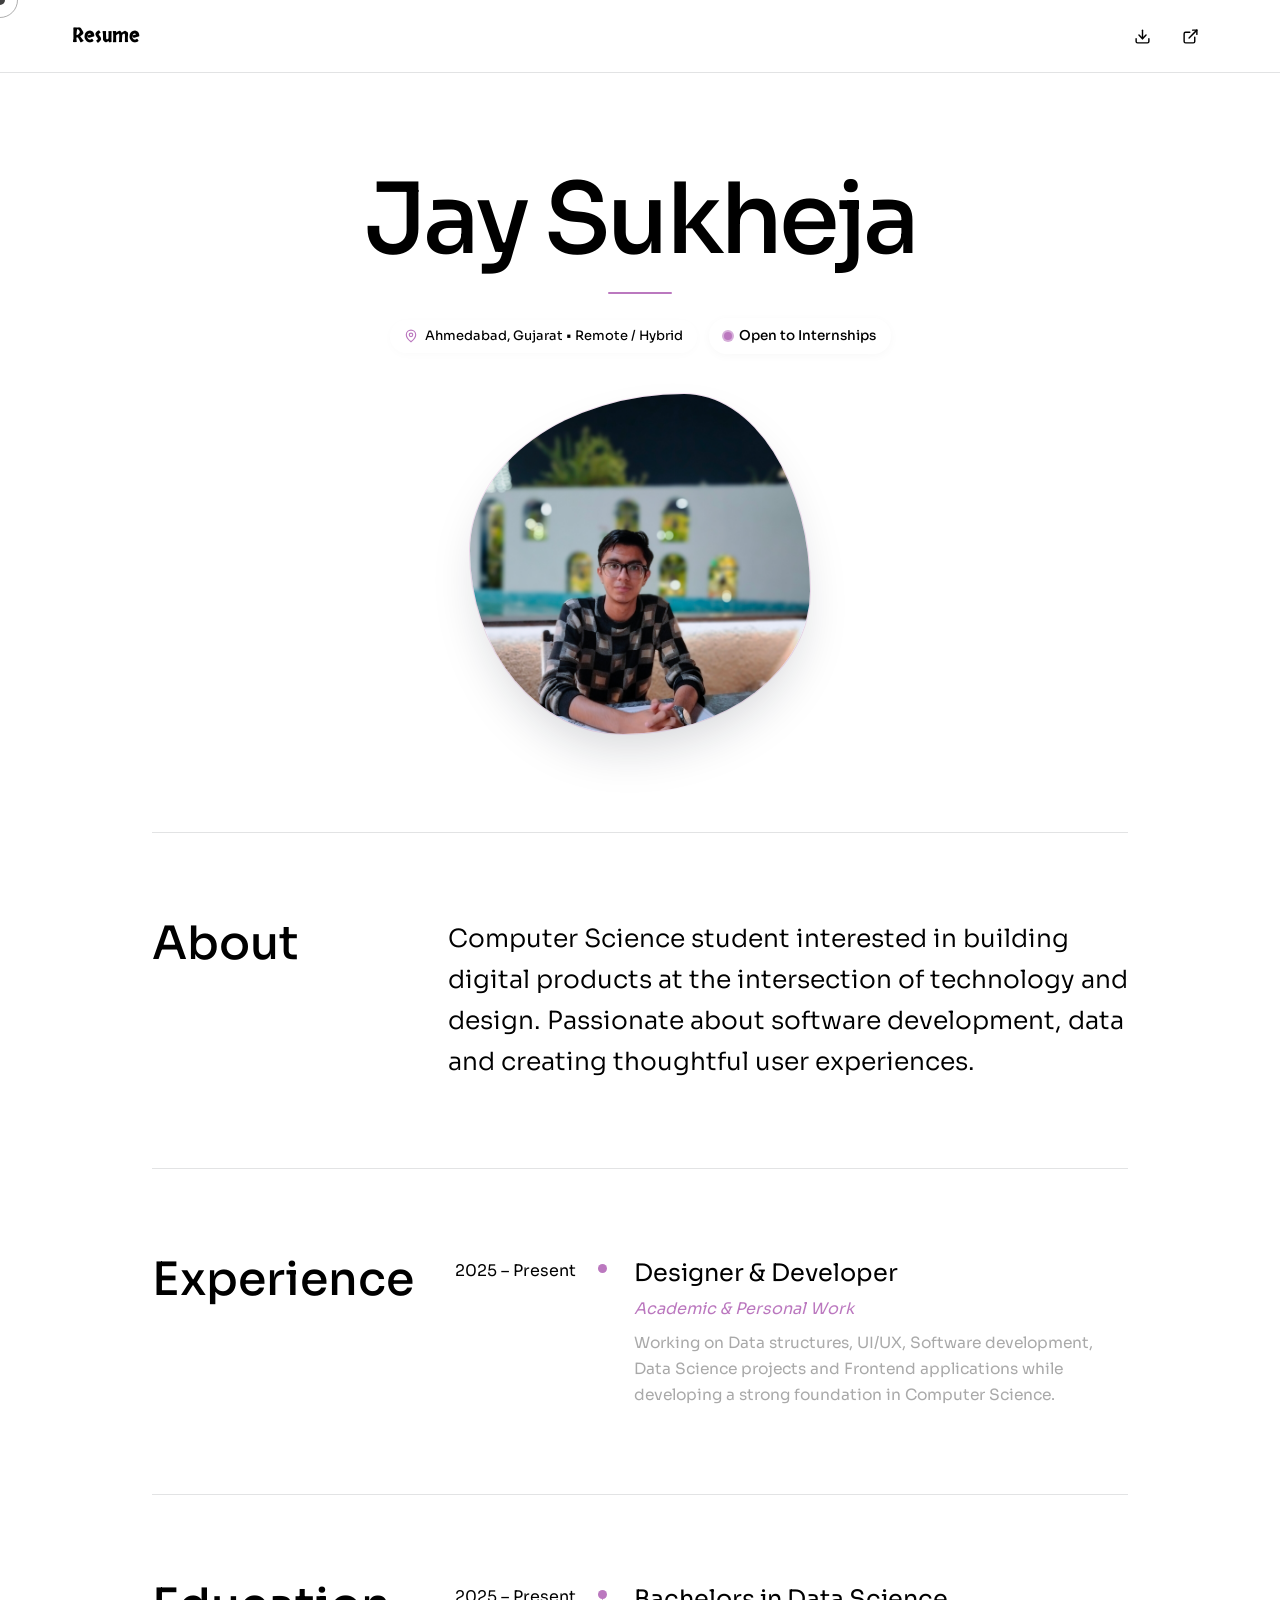
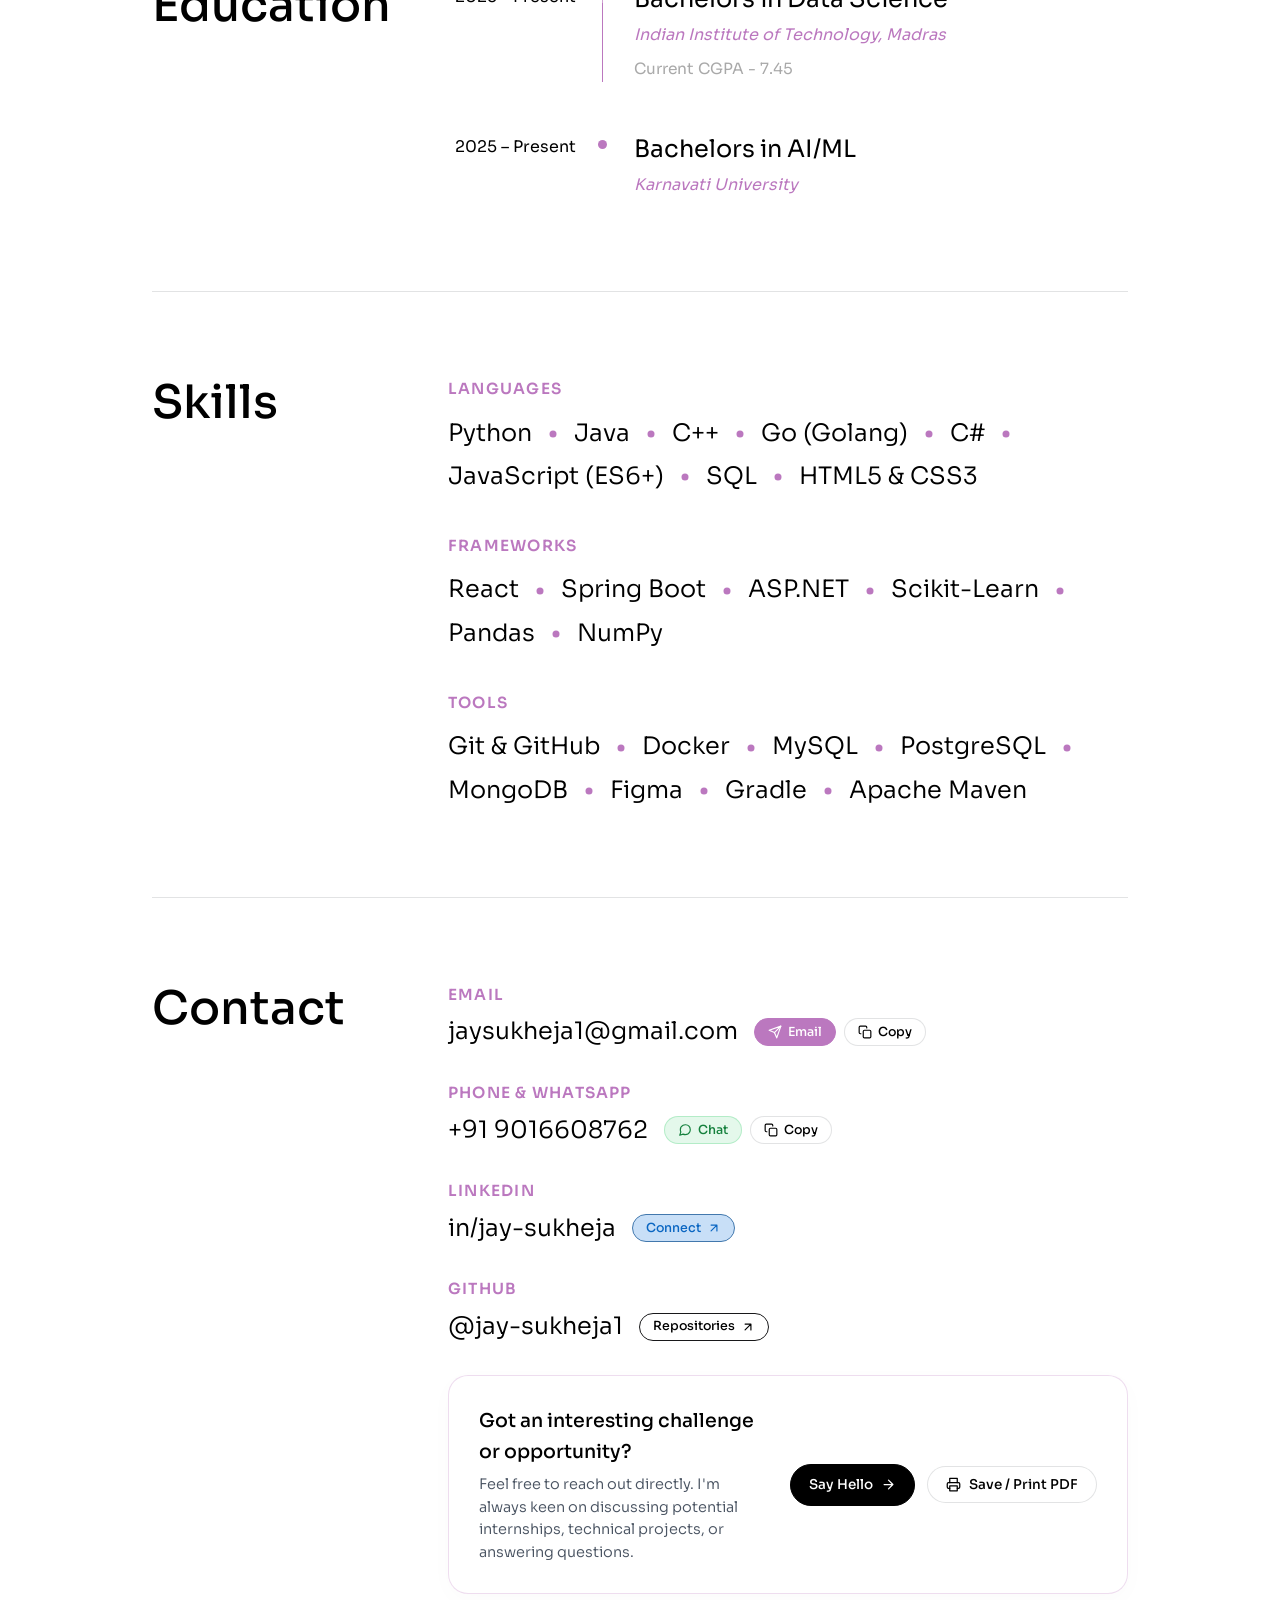
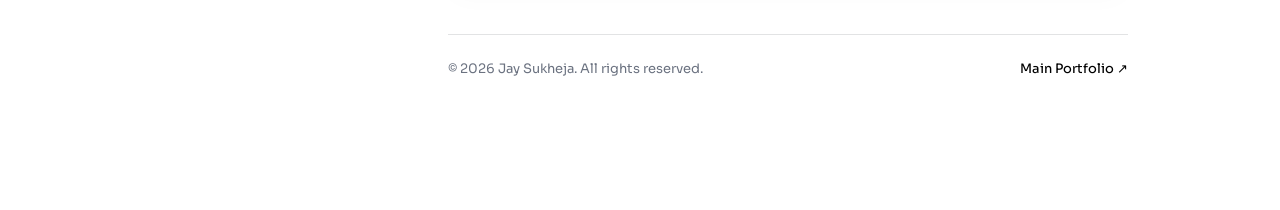
==== commit d006b2f4: "fix: update skills in resume" ====
--- a/resume.html
+++ b/resume.html
@@ -100,14 +100,19 @@
               </span>
             </div>
           </div>
-          <span class="hero-badge badge-available">
+          <a
+            href="#contact"
+            class="hero-badge badge-available"
+            title="Scroll to Contact section"
+            aria-label="Open to Internships - Jump to Contact section"
+          >
             <span class="pulse-dot" aria-hidden="true"></span>
             Open to Internships
-          </span>
+          </a>
         </div>
         <div class="hero-portrait-wrap">
           <img
-            src="resources/IMG20251024224953.webp"
+            src="resources/resume-picture.webp"
             alt="Portrait of Jay Sukheja"
             class="hero-portrait-blob"
           />
@@ -240,7 +245,7 @@
             <div class="timeline-details-col">
               <h3 class="timeline-role">Bachelors in Data Science</h3>
               <p class="timeline-org">Indian Institute of Technology, Madras</p>
-              <p class="timeline-desc">Current CGPA - 8.00</p>
+              <p class="timeline-desc">Current CGPA - 7.45</p>
             </div>
           </article>
 
@@ -429,6 +434,16 @@
               </svg>
               <span class="skill-tag">MySQL</span>
               <svg
+                      class="skill-dot"
+                      width="10"
+                      height="10"
+                      viewBox="0 0 10 10"
+                      aria-hidden="true"
+              >
+                <circle cx="5" cy="5" r="3.5" fill="#bb78bf" />
+              </svg>
+              <span class="skill-tag">PostgreSQL</span>
+              <svg
                 class="skill-dot"
                 width="10"
                 height="10"
@@ -458,6 +473,16 @@
                 <circle cx="5" cy="5" r="3.5" fill="#bb78bf" />
               </svg>
               <span class="skill-tag">Gradle</span>
+              <svg
+                      class="skill-dot"
+                      width="10"
+                      height="10"
+                      viewBox="0 0 10 10"
+                      aria-hidden="true"
+              >
+                <circle cx="5" cy="5" r="3.5" fill="#bb78bf" />
+              </svg>
+              <span class="skill-tag">Apache Maven</span>
             </p>
           </div>
         </div>
@@ -798,6 +823,19 @@
         });
       });
 
+      // Smooth scroll to contact section when clicking "Open to Internships" badge
+      const internshipBadge = document.querySelector(".badge-available");
+      if (internshipBadge) {
+        internshipBadge.addEventListener("click", (e) => {
+          const contactSection = document.getElementById("contact");
+          if (contactSection) {
+            e.preventDefault();
+            contactSection.scrollIntoView({ behavior: "smooth" });
+            history.pushState(null, "", "#contact");
+          }
+        });
+      }
+
       const cursor = document.getElementById("cursor");
       const follower = document.getElementById("cursorFollower");
       let mx = 0,
--- a/css/resume.css
+++ b/css/resume.css
@@ -25,6 +25,7 @@
 
 html {
   scroll-behavior: smooth;
+  scroll-padding-top: 80px;
   background-color: var(--bg-sage);
 }
 
@@ -297,13 +298,23 @@
 
 .badge-available {
   border: 1px solid var(--bg-sage);
+  text-decoration: none;
+  color: var(--text-dark);
+  cursor: pointer;
   transition: all 0.3s ease;
 }
 
+.badge-available:visited,
+.badge-available:active,
+.badge-available:focus {
+  color: var(--text-dark);
+  text-decoration: none;
+}
+
 .badge-available:hover {
-  /* color: var(--accent-teal); */
   cursor: pointer;
   border: 1px solid var(--accent-teal);
+  color: var(--text-dark);
 }
 
 .pulse-dot {
@@ -378,6 +389,7 @@
   column-gap: 56px;
   row-gap: 32px;
   align-items: start;
+  scroll-margin-top: 80px;
 }
 
 .section-title {
@@ -734,12 +746,12 @@
 .contact-action-btn.linkedin {
   background: #c8dff7;
   border-color: #4278ad;
-  color: #0A66C2;
+  color: #0a66c2;
 }
 
 .contact-action-btn.linkedin:hover {
-  background: #0A66C2;
-  border-color: #0A66C2;
+  background: #0a66c2;
+  border-color: #0a66c2;
   color: #fff;
   /* transform: translateY(-1px); */
 }
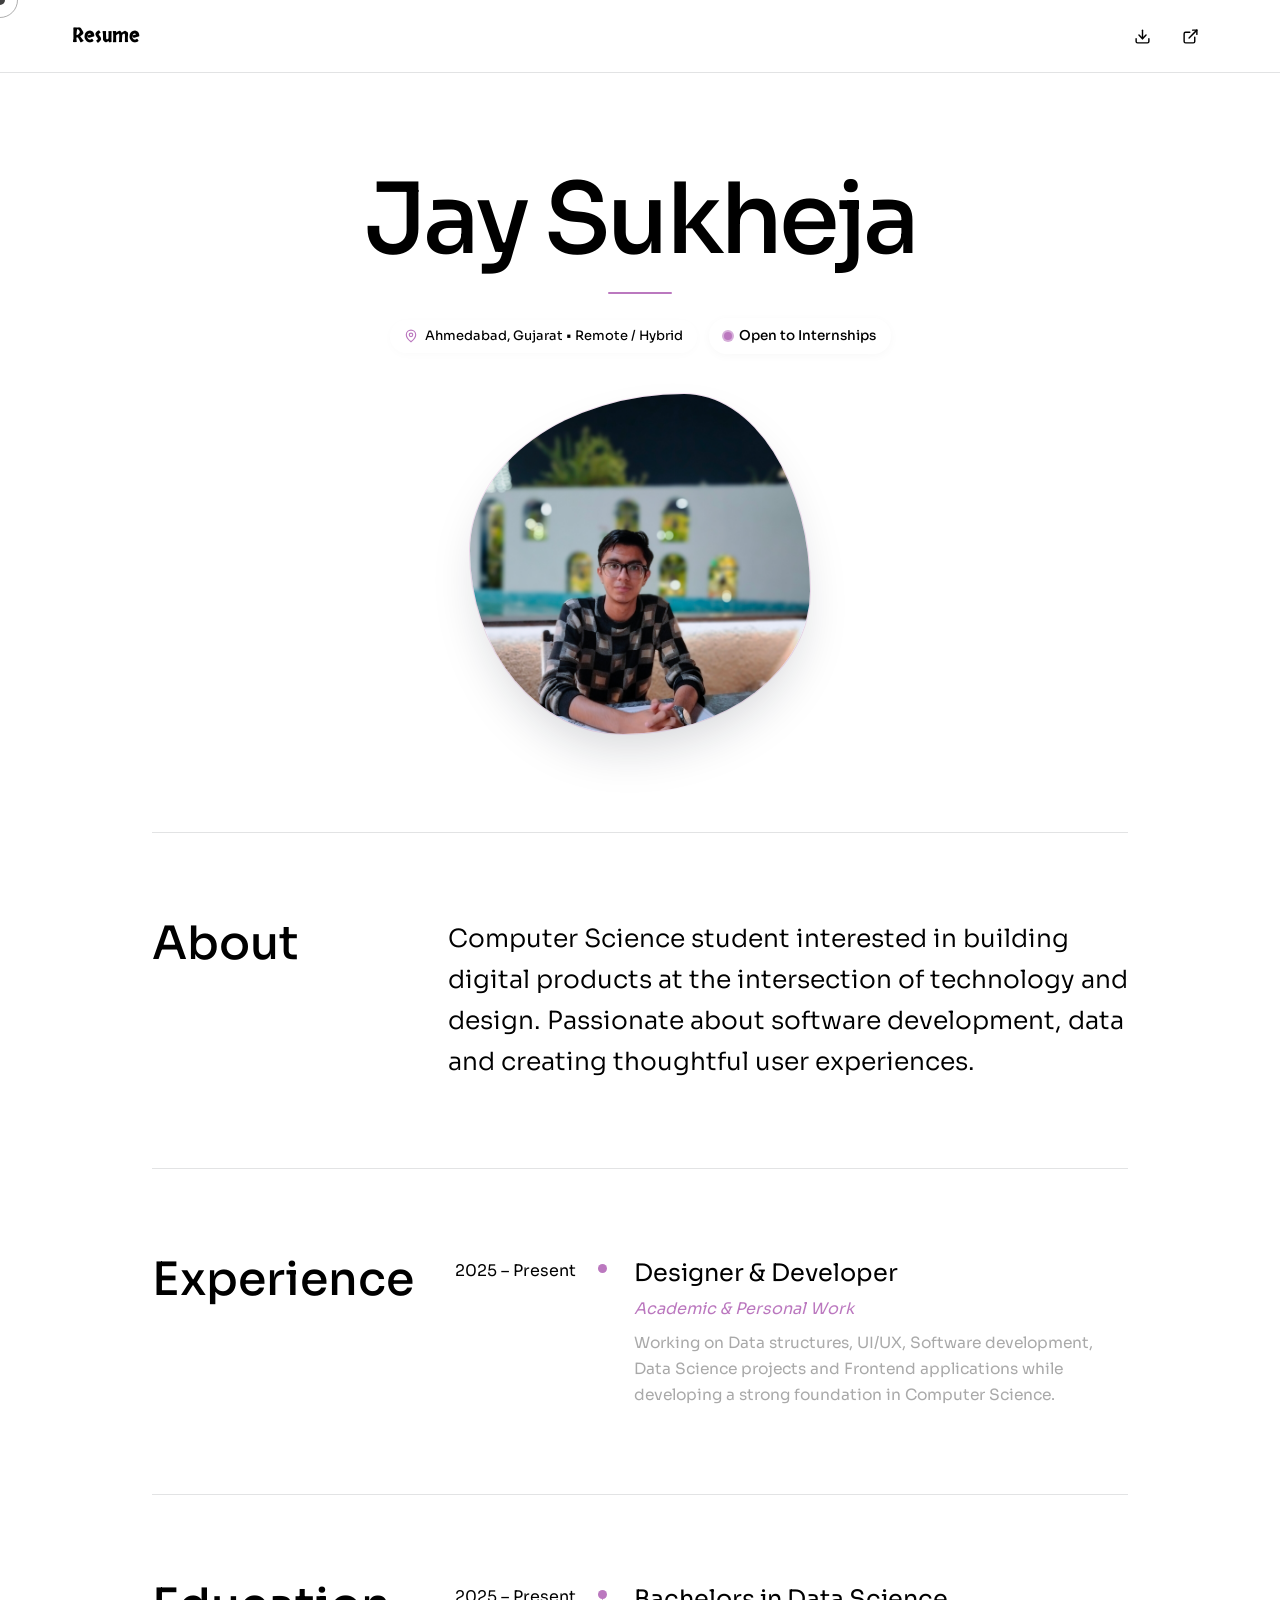
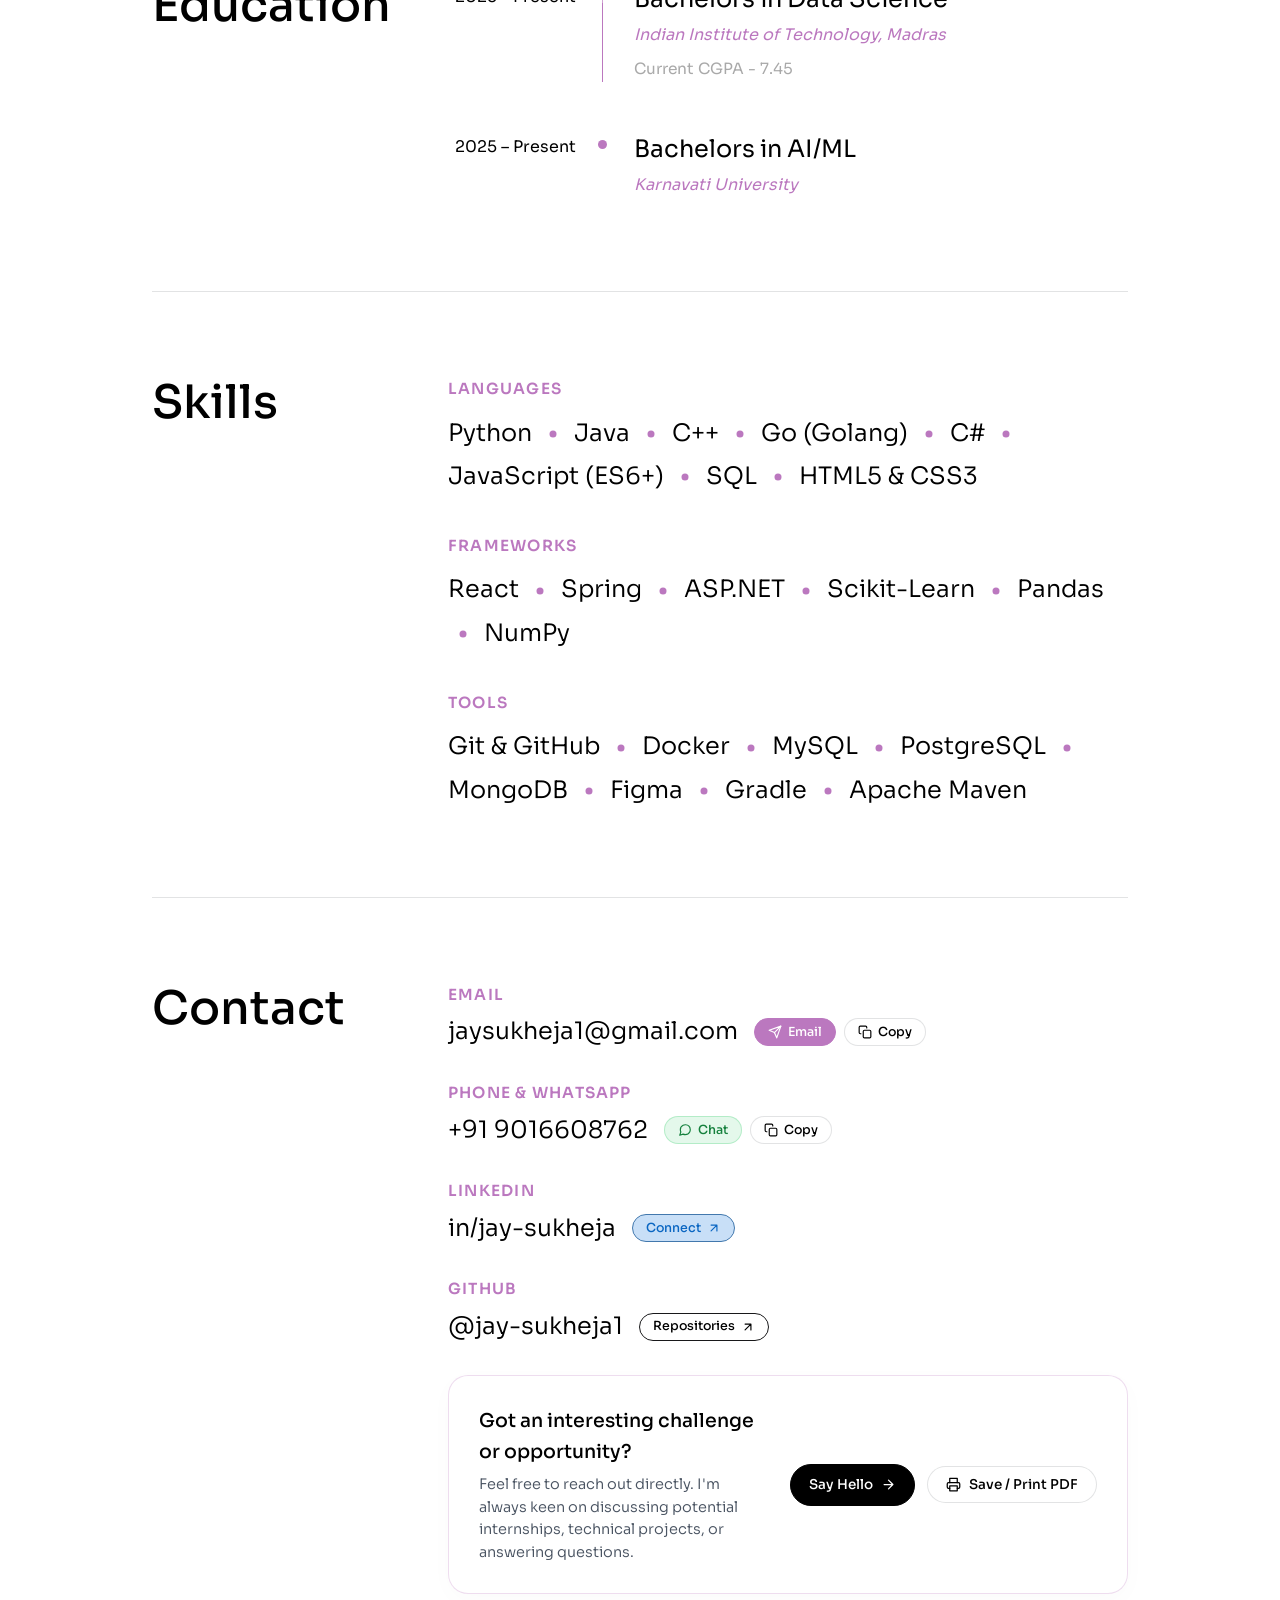
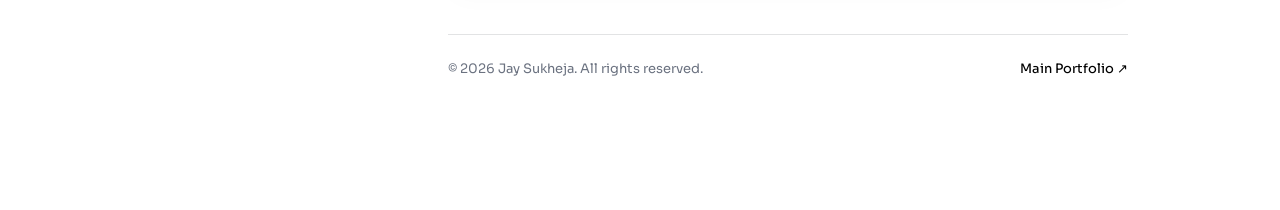
==== commit ca16e8c3: "update skills" ====
--- a/resume.html
+++ b/resume.html
@@ -364,7 +364,7 @@
               >
                 <circle cx="5" cy="5" r="3.5" fill="#bb78bf" />
               </svg>
-              <span class="skill-tag">Spring Boot</span>
+              <span class="skill-tag">Spring</span>
               <svg
                 class="skill-dot"
                 width="10"
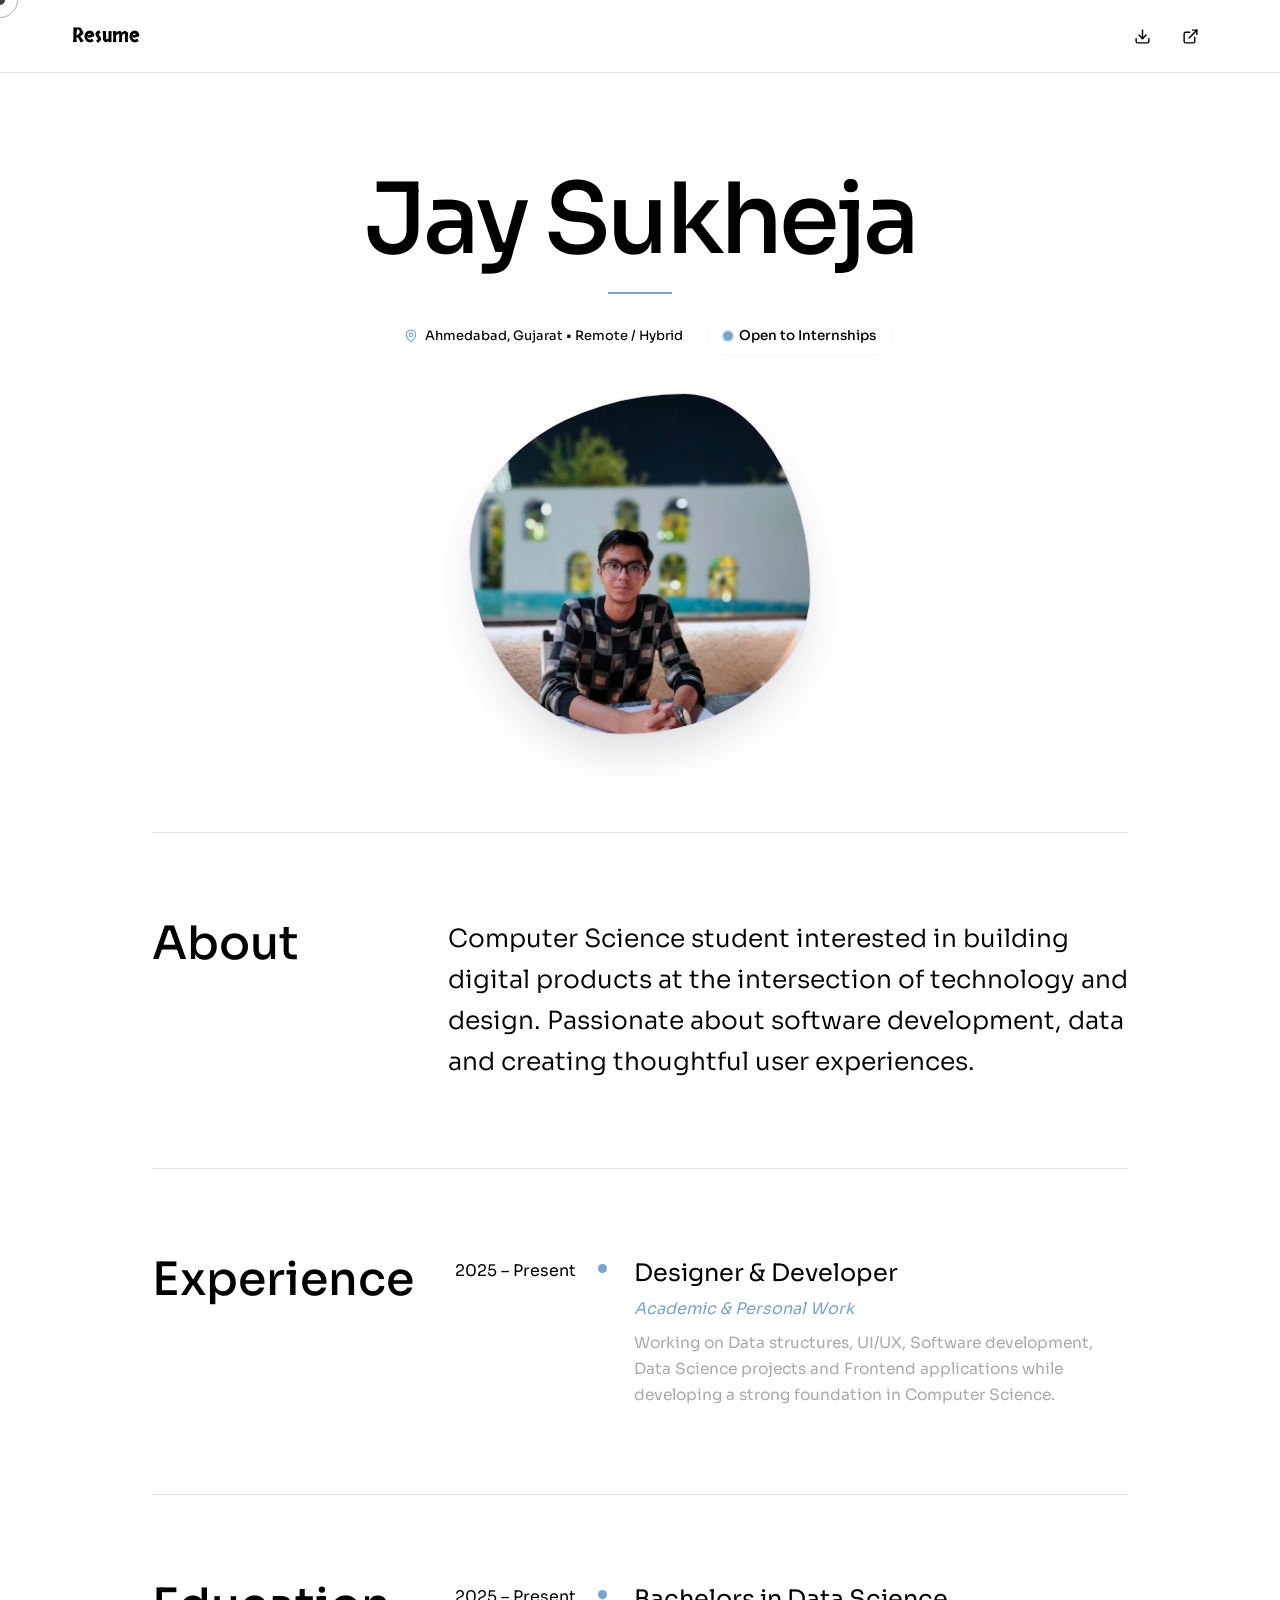
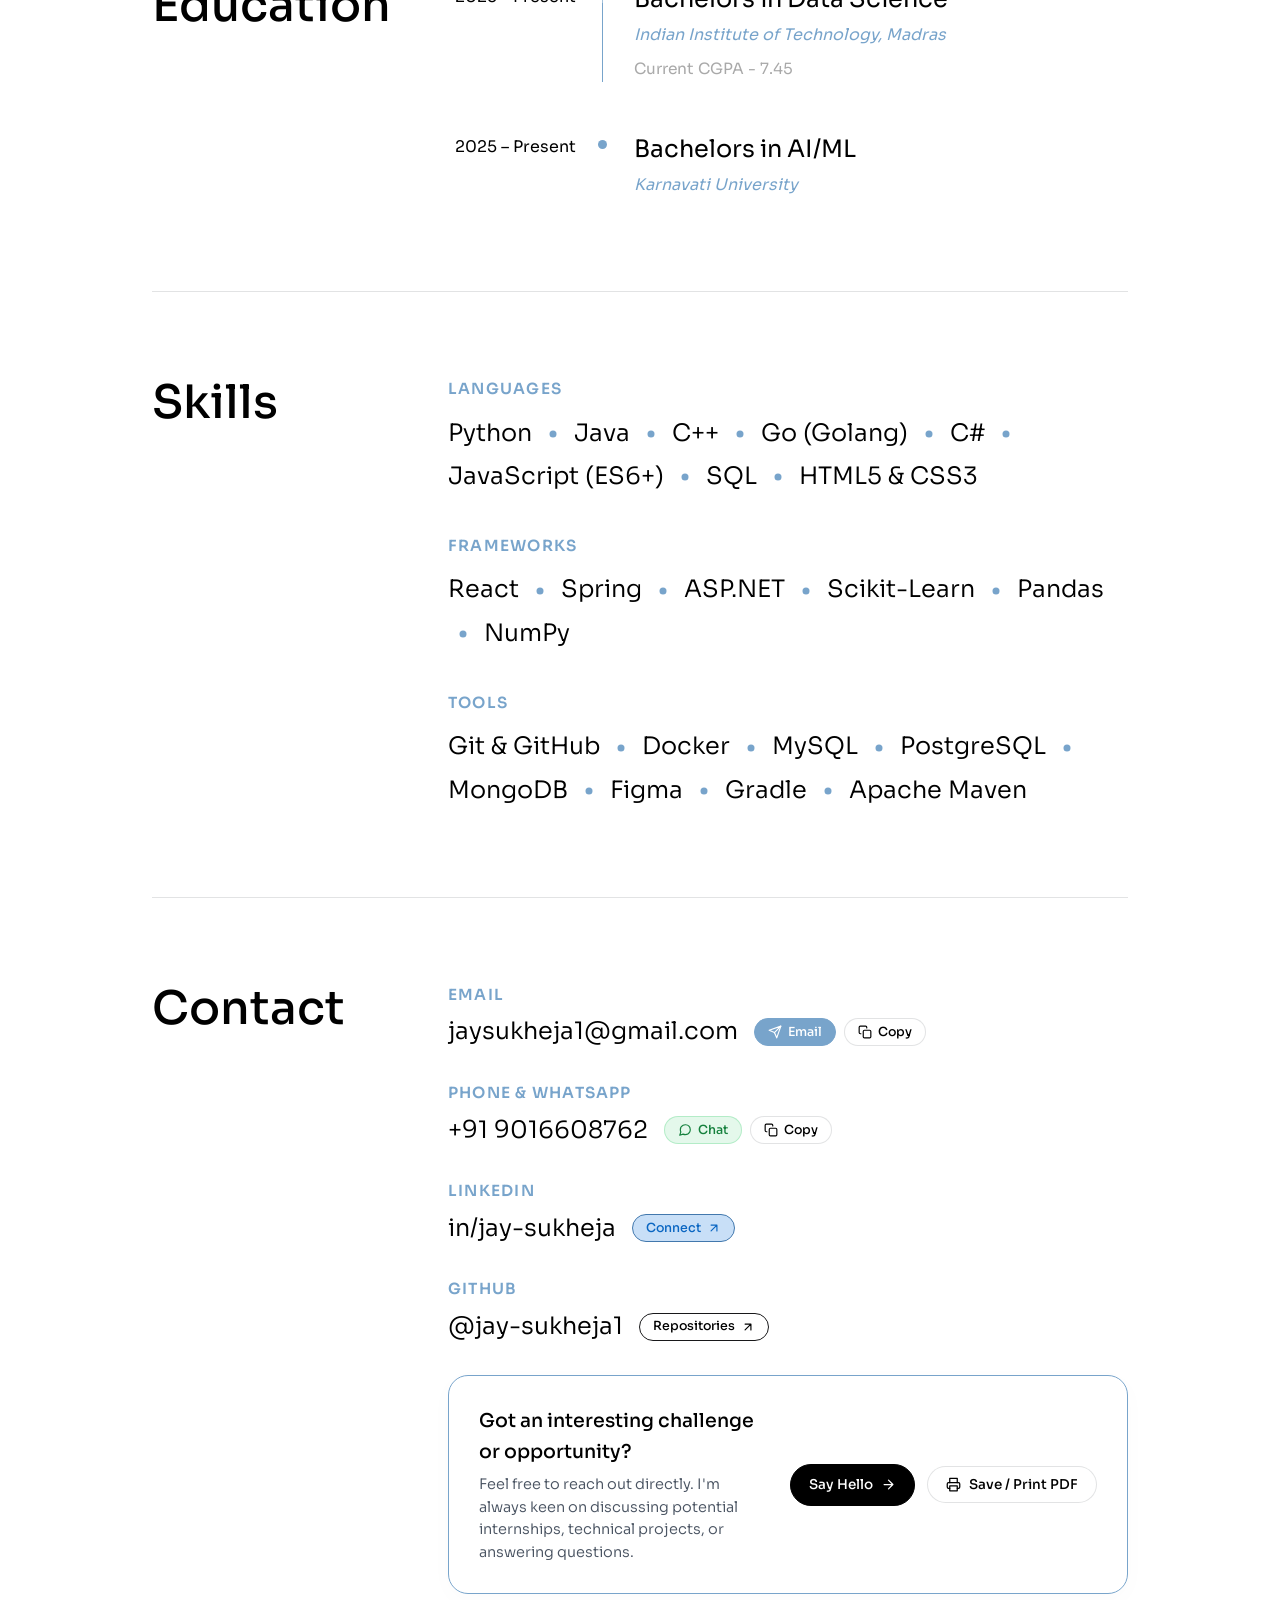
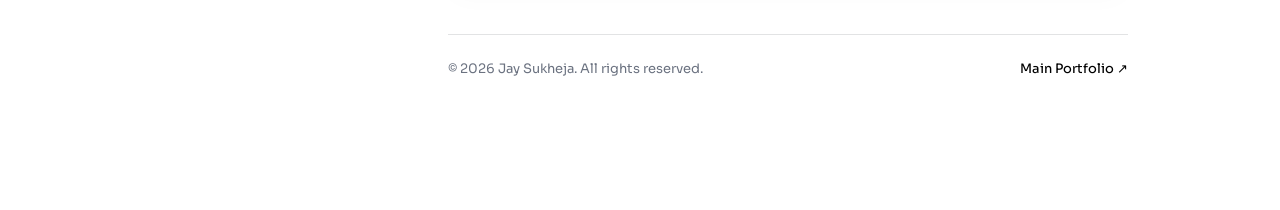
==== commit 165ec786: "fix: update accent color to light blue across multiple CSS files" ====
--- a/resume.html
+++ b/resume.html
@@ -284,7 +284,7 @@
                 viewBox="0 0 10 10"
                 aria-hidden="true"
               >
-                <circle cx="5" cy="5" r="3.5" fill="#bb78bf" />
+                <circle cx="5" cy="5" r="3.5" fill="#78A4CB" />
               </svg>
               <span class="skill-tag">Java</span>
               <svg
@@ -294,7 +294,7 @@
                 viewBox="0 0 10 10"
                 aria-hidden="true"
               >
-                <circle cx="5" cy="5" r="3.5" fill="#bb78bf" />
+                <circle cx="5" cy="5" r="3.5" fill="#78A4CB" />
               </svg>
               <span class="skill-tag">C++</span>
               <svg
@@ -304,7 +304,7 @@
                 viewBox="0 0 10 10"
                 aria-hidden="true"
               >
-                <circle cx="5" cy="5" r="3.5" fill="#bb78bf" />
+                <circle cx="5" cy="5" r="3.5" fill="#78A4CB" />
               </svg>
               <span class="skill-tag">Go (Golang)</span>
               <svg
@@ -314,7 +314,7 @@
                 viewBox="0 0 10 10"
                 aria-hidden="true"
               >
-                <circle cx="5" cy="5" r="3.5" fill="#bb78bf" />
+                <circle cx="5" cy="5" r="3.5" fill="#78A4CB" />
               </svg>
               <span class="skill-tag">C#</span>
               <svg
@@ -324,7 +324,7 @@
                 viewBox="0 0 10 10"
                 aria-hidden="true"
               >
-                <circle cx="5" cy="5" r="3.5" fill="#bb78bf" />
+                <circle cx="5" cy="5" r="3.5" fill="#78A4CB" />
               </svg>
               <span class="skill-tag">JavaScript (ES6+)</span>
               <svg
@@ -334,7 +334,7 @@
                 viewBox="0 0 10 10"
                 aria-hidden="true"
               >
-                <circle cx="5" cy="5" r="3.5" fill="#bb78bf" />
+                <circle cx="5" cy="5" r="3.5" fill="#78A4CB" />
               </svg>
               <span class="skill-tag">SQL</span>
               <svg
@@ -344,7 +344,7 @@
                 viewBox="0 0 10 10"
                 aria-hidden="true"
               >
-                <circle cx="5" cy="5" r="3.5" fill="#bb78bf" />
+                <circle cx="5" cy="5" r="3.5" fill="#78A4CB" />
               </svg>
               <span class="skill-tag">HTML5 &amp; CSS3</span>
             </p>
@@ -362,7 +362,7 @@
                 viewBox="0 0 10 10"
                 aria-hidden="true"
               >
-                <circle cx="5" cy="5" r="3.5" fill="#bb78bf" />
+                <circle cx="5" cy="5" r="3.5" fill="#78A4CB" />
               </svg>
               <span class="skill-tag">Spring</span>
               <svg
@@ -372,7 +372,7 @@
                 viewBox="0 0 10 10"
                 aria-hidden="true"
               >
-                <circle cx="5" cy="5" r="3.5" fill="#bb78bf" />
+                <circle cx="5" cy="5" r="3.5" fill="#78A4CB" />
               </svg>
               <span class="skill-tag">ASP.NET</span>
               <svg
@@ -382,7 +382,7 @@
                 viewBox="0 0 10 10"
                 aria-hidden="true"
               >
-                <circle cx="5" cy="5" r="3.5" fill="#bb78bf" />
+                <circle cx="5" cy="5" r="3.5" fill="#78A4CB" />
               </svg>
               <span class="skill-tag">Scikit-Learn</span>
               <svg
@@ -392,7 +392,7 @@
                 viewBox="0 0 10 10"
                 aria-hidden="true"
               >
-                <circle cx="5" cy="5" r="3.5" fill="#bb78bf" />
+                <circle cx="5" cy="5" r="3.5" fill="#78A4CB" />
               </svg>
               <span class="skill-tag">Pandas</span>
               <svg
@@ -402,7 +402,7 @@
                 viewBox="0 0 10 10"
                 aria-hidden="true"
               >
-                <circle cx="5" cy="5" r="3.5" fill="#bb78bf" />
+                <circle cx="5" cy="5" r="3.5" fill="#78A4CB" />
               </svg>
               <span class="skill-tag">NumPy</span>
             </p>
@@ -420,7 +420,7 @@
                 viewBox="0 0 10 10"
                 aria-hidden="true"
               >
-                <circle cx="5" cy="5" r="3.5" fill="#bb78bf" />
+                <circle cx="5" cy="5" r="3.5" fill="#78A4CB" />
               </svg>
               <span class="skill-tag">Docker</span>
               <svg
@@ -430,7 +430,7 @@
                 viewBox="0 0 10 10"
                 aria-hidden="true"
               >
-                <circle cx="5" cy="5" r="3.5" fill="#bb78bf" />
+                <circle cx="5" cy="5" r="3.5" fill="#78A4CB" />
               </svg>
               <span class="skill-tag">MySQL</span>
               <svg
@@ -440,7 +440,7 @@
                       viewBox="0 0 10 10"
                       aria-hidden="true"
               >
-                <circle cx="5" cy="5" r="3.5" fill="#bb78bf" />
+                <circle cx="5" cy="5" r="3.5" fill="#78A4CB" />
               </svg>
               <span class="skill-tag">PostgreSQL</span>
               <svg
@@ -450,7 +450,7 @@
                 viewBox="0 0 10 10"
                 aria-hidden="true"
               >
-                <circle cx="5" cy="5" r="3.5" fill="#bb78bf" />
+                <circle cx="5" cy="5" r="3.5" fill="#78A4CB" />
               </svg>
               <span class="skill-tag">MongoDB</span>
               <svg
@@ -460,7 +460,7 @@
                 viewBox="0 0 10 10"
                 aria-hidden="true"
               >
-                <circle cx="5" cy="5" r="3.5" fill="#bb78bf" />
+                <circle cx="5" cy="5" r="3.5" fill="#78A4CB" />
               </svg>
               <span class="skill-tag">Figma</span>
               <svg
@@ -470,7 +470,7 @@
                 viewBox="0 0 10 10"
                 aria-hidden="true"
               >
-                <circle cx="5" cy="5" r="3.5" fill="#bb78bf" />
+                <circle cx="5" cy="5" r="3.5" fill="#78A4CB" />
               </svg>
               <span class="skill-tag">Gradle</span>
               <svg
@@ -480,7 +480,7 @@
                       viewBox="0 0 10 10"
                       aria-hidden="true"
               >
-                <circle cx="5" cy="5" r="3.5" fill="#bb78bf" />
+                <circle cx="5" cy="5" r="3.5" fill="#78A4CB" />
               </svg>
               <span class="skill-tag">Apache Maven</span>
             </p>
@@ -707,8 +707,9 @@
             </div>
             <div class="contact-cta-actions">
               <a
-                href="mailto:jaysukheja1@gmail.com?subject=Hello%20Jay%20-%20From%20Resume"
+                href="https://form.typeform.com/to/BeII9pUD"
                 class="cta-pill-btn primary"
+                target="_blank"
               >
                 <span>Say Hello</span>
                 <svg
--- a/css/resume.css
+++ b/css/resume.css
@@ -7,9 +7,9 @@
   --bg-sage-glass: rgba(255, 255, 255, 0.332);
   --text-dark: black;
   --text-muted: darkgrey;
-  --accent-teal: #bb78bf;
+  --accent-teal: #78A4CB;
   --accent-teal-soft: rgba(181, 131, 174, 0.15);
-  --accent-teal-border: #bb78bf;
+  --accent-teal-border: #78A4CB;
   --border-subtle: rgba(17, 24, 39, 0.12);
   --font-main: "Sora", "Inter", -apple-system, BlinkMacSystemFont, sans-serif;
   --font-accent: "Skranji", serif;
@@ -279,7 +279,7 @@
   font-size: 13.5px;
   font-weight: 500;
   color: var(--text-dark);
-  /* background: rgba(255, 255, 255, 0.65); */
+   /*background: rgba(255, 255, 255, 0.65);*/
   /* border: 1px solid var(--border-subtle); */
   backdrop-filter: blur(10px);
   -webkit-backdrop-filter: blur(10px);
@@ -376,7 +376,7 @@
 
 .hero-portrait-wrap:hover .hero-portrait-blob {
   border-radius: 54% 46% 62% 38% / 58% 44% 56% 42%;
-  transform: translateY(-4px) scale(1.01);
+  transform: scale(1.01);
   box-shadow: 0 30px 60px -14px rgba(17, 24, 39, 0.22);
 }
 
@@ -719,8 +719,8 @@
 }
 
 .contact-action-btn.primary:hover {
-  background: #a65ea9;
-  border-color: #a65ea9;
+  background: #5e84a9;
+  border-color: #5e8ca9;
   /* transform: translateY(-1px); */
 }
 
@@ -772,7 +772,7 @@
 /* Callout Banner */
 .contact-cta-box {
   background: rgba(255, 255, 255, 0.45);
-  border: 1px solid rgba(187, 120, 191, 0.25);
+  border: 1px solid rgb(120 164 203);
   border-radius: 20px;
   padding: 30px;
   display: flex;
@@ -787,7 +787,7 @@
 
 .contact-cta-box:hover {
   background: rgba(255, 255, 255, 0.6);
-  border-color: rgba(187, 120, 191, 0.45);
+  border-color: rgb(120 134 191 / 0.45);
 }
 
 .contact-cta-content {
@@ -993,27 +993,76 @@
 
 /* ── PRINT MEDIA QUERY ── */
 @media print {
+  /* Core Print Resets */
+  html, body {
+    background: #fff !important;
+    color: #000 !important;
+    -webkit-print-color-adjust: exact !important;
+    print-color-adjust: exact !important;
+    font-size: 9pt !important;
+  }
+
+  /* Hide Interactive/Unnecessary Elements */
   .top-nav,
   .contact-actions,
   .contact-card-actions,
   .contact-cta-box,
-  .resume-footer-right {
+  .resume-footer-right,
+  .cursor,
+  .cursor-follower,
+  .pulse-dot {
     display: none !important;
   }
 
+  /* Reset layout constraints */
   .page-container {
-    padding: 20px 0 !important;
+    padding: 0 !important;
+    margin: 0 auto !important;
     max-width: 100% !important;
   }
 
+  /* Typography Contrast */
+  h1, h2, h3, h4, h5, h6, p, span, li, a {
+    color: #000 !important;
+    text-decoration: none !important;
+  }
+
+  /* Page Break Management */
+  .portfolio-section,
+  .timeline-entry,
+  .skills-card,
+  .contact-card-item,
+  .hero-section {
+    page-break-inside: avoid;
+    break-inside: avoid;
+  }
+
   .portfolio-section {
-    page-break-inside: avoid;
-    padding: 30px 0 !important;
-  }
-
+    padding: 15px 0 !important;
+  }
+
+  /* Refine components for print */
   .contact-card-item {
     box-shadow: none !important;
-    border: 1px solid #ddd !important;
+    border: 1px solid #ccc !important;
     background: #fff !important;
   }
-}
+
+  .timeline-line {
+    background-color: #ccc !important;
+  }
+  
+  .timeline-node {
+    border-color: #000 !important;
+    background: #fff !important;
+  }
+
+  .skills-grid {
+    gap: 10px !important;
+  }
+
+  /* Page Margin Settings */
+  @page {
+    margin: 1cm;
+  }
+}
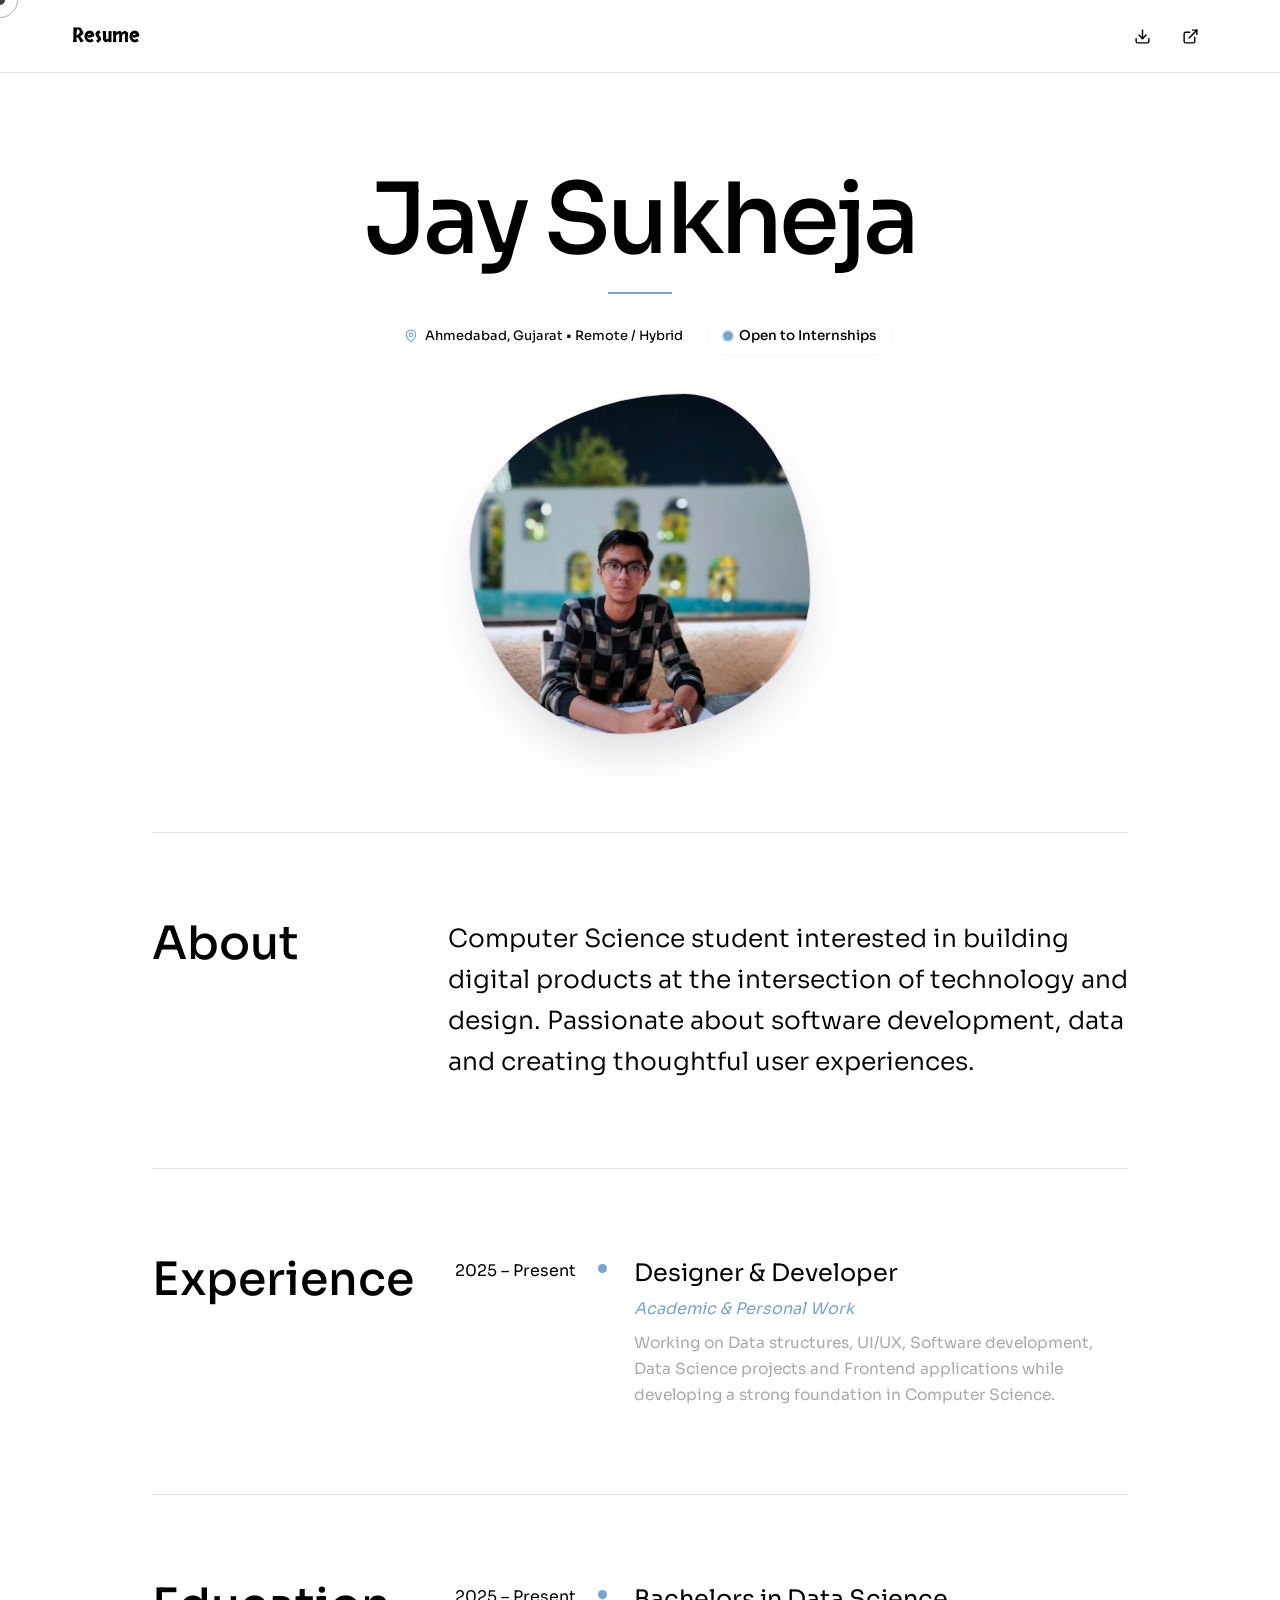
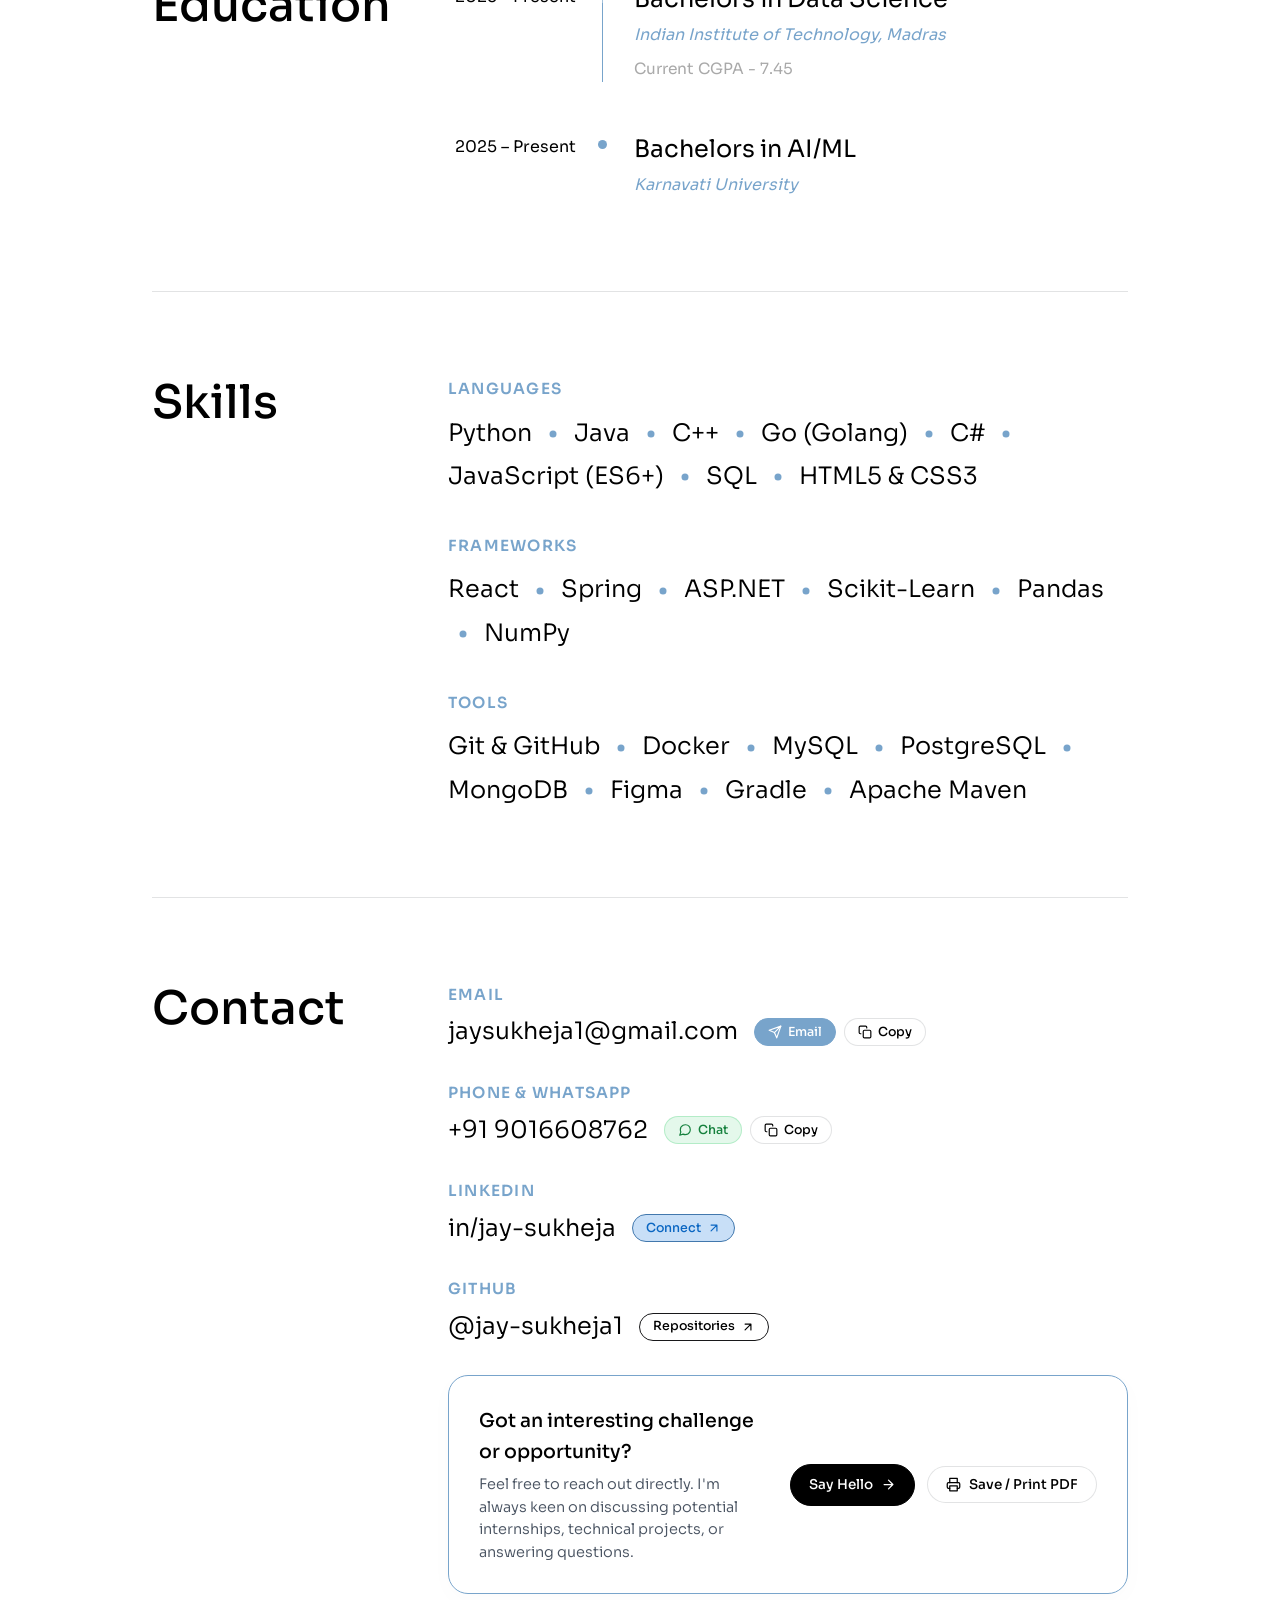
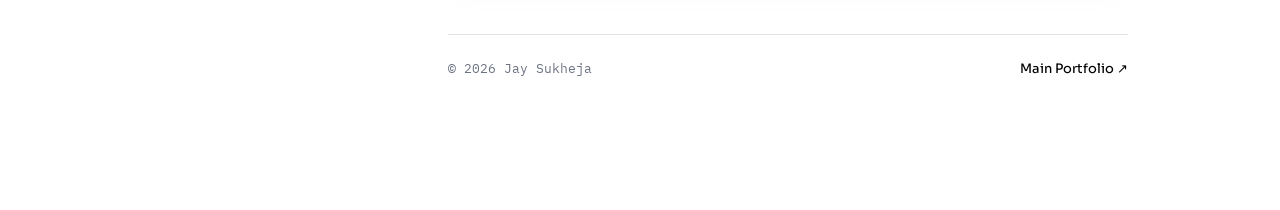
==== commit d39b3117: "feat: added copyright to the footers" ====
--- a/resume.html
+++ b/resume.html
@@ -755,9 +755,8 @@
           <!-- Resume Footer -->
           <footer class="resume-footer">
             <div class="resume-footer-left">
-              <span class="resume-footer-copy">
-                &copy; <span id="footerYear">2026</span> Jay Sukheja. All rights
-                reserved.
+              <span class="resume-footer-copy" style="font-family: var(--font-mono);">
+                &copy; <span id="footerYear">2026</span> Jay Sukheja
               </span>
             </div>
             <div class="resume-footer-right">
--- a/css/resume.css
+++ b/css/resume.css
@@ -1,6 +1,7 @@
 /* ── JAY SUKHEJA • RESUME STYLES ── */
 @import url("https://fonts.googleapis.com/css2?family=Sora:wght@100..800&display=swap");
 @import url("https://fonts.googleapis.com/css2?family=Skranji&display=swap");
+@import url("https://fonts.googleapis.com/css2?family=IBM+Plex+Mono:wght@400;500&display=swap");
 
 :root {
   --bg-sage: rgba(255, 255, 255, 0.322);
@@ -13,6 +14,7 @@
   --border-subtle: rgba(17, 24, 39, 0.12);
   --font-main: "Sora", "Inter", -apple-system, BlinkMacSystemFont, sans-serif;
   --font-accent: "Skranji", serif;
+  --font-mono: "IBM Plex Mono", monospace;
 }
 
 *,
@@ -869,6 +871,10 @@
   color: #6b7280;
 }
 
+.resume-footer-copy {
+  font-family: var(--font-mono);
+}
+
 .resume-footer-right {
   display: flex;
   align-items: center;
